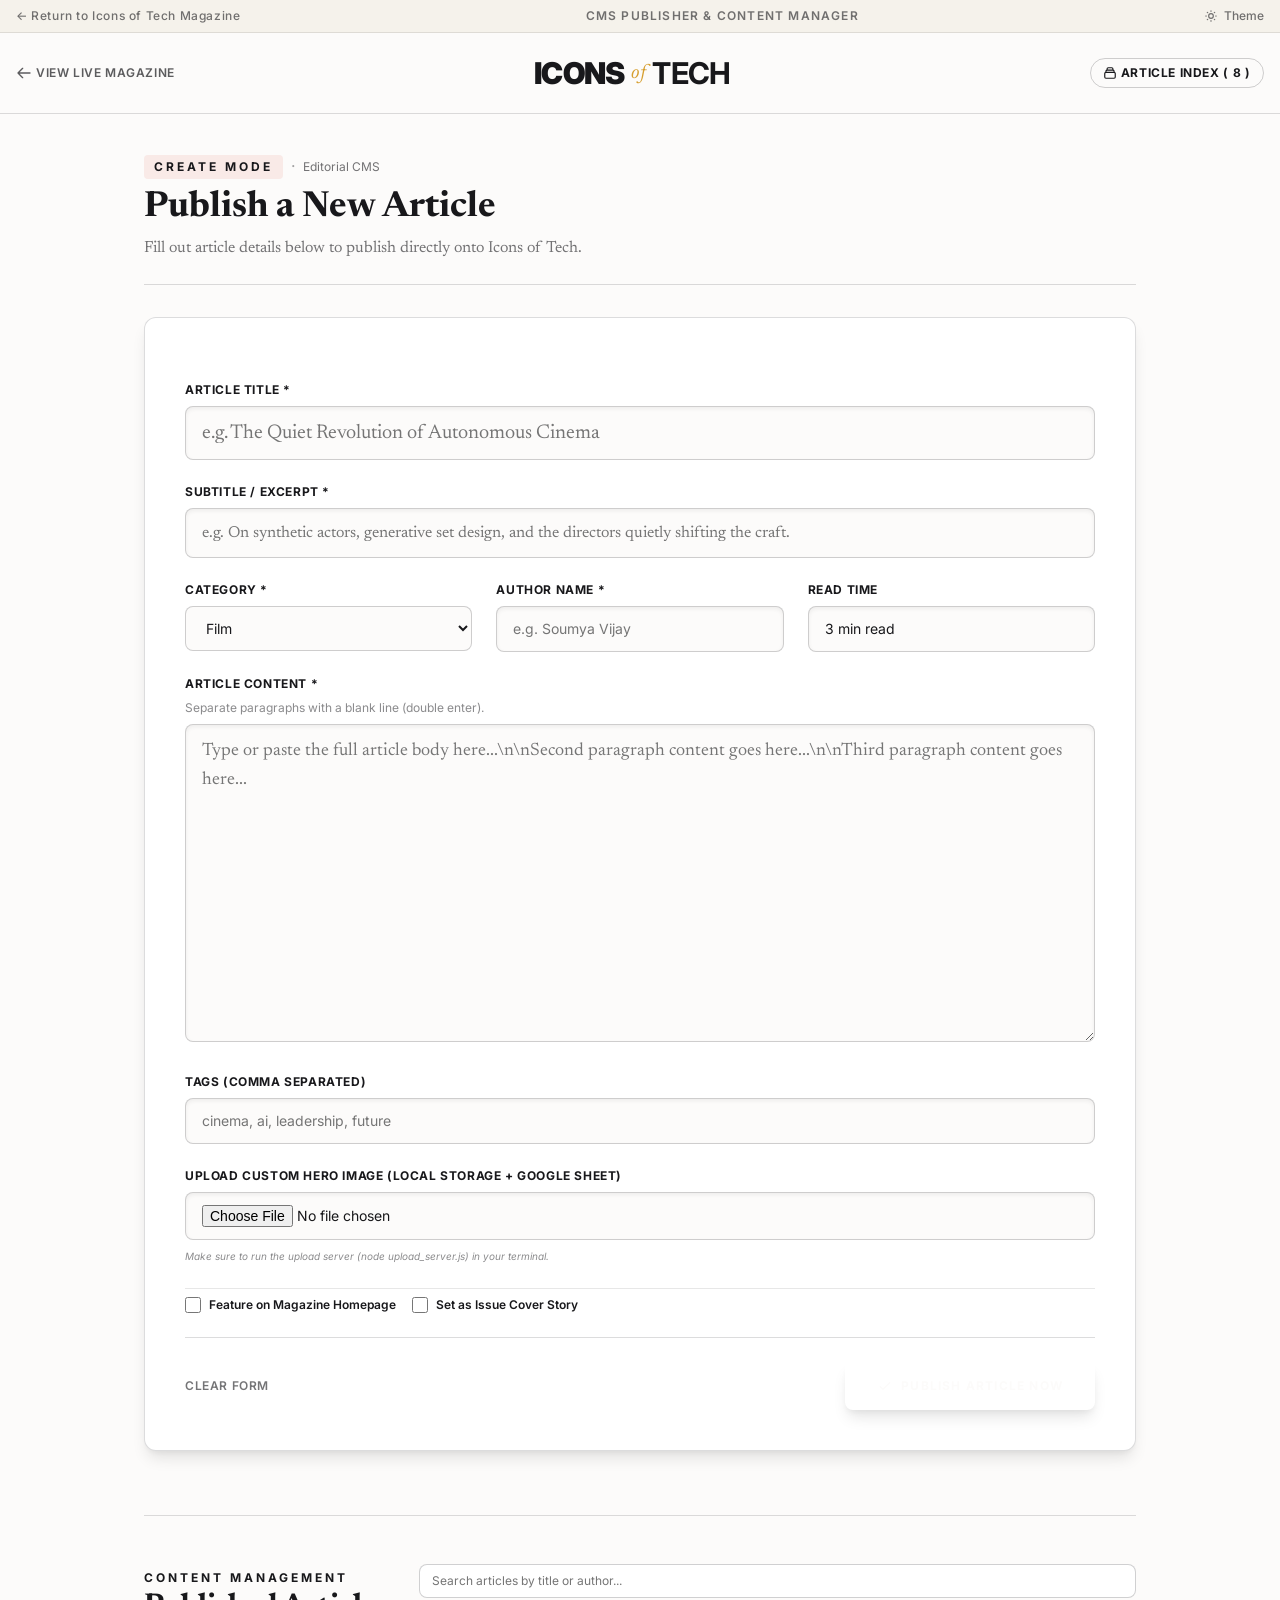
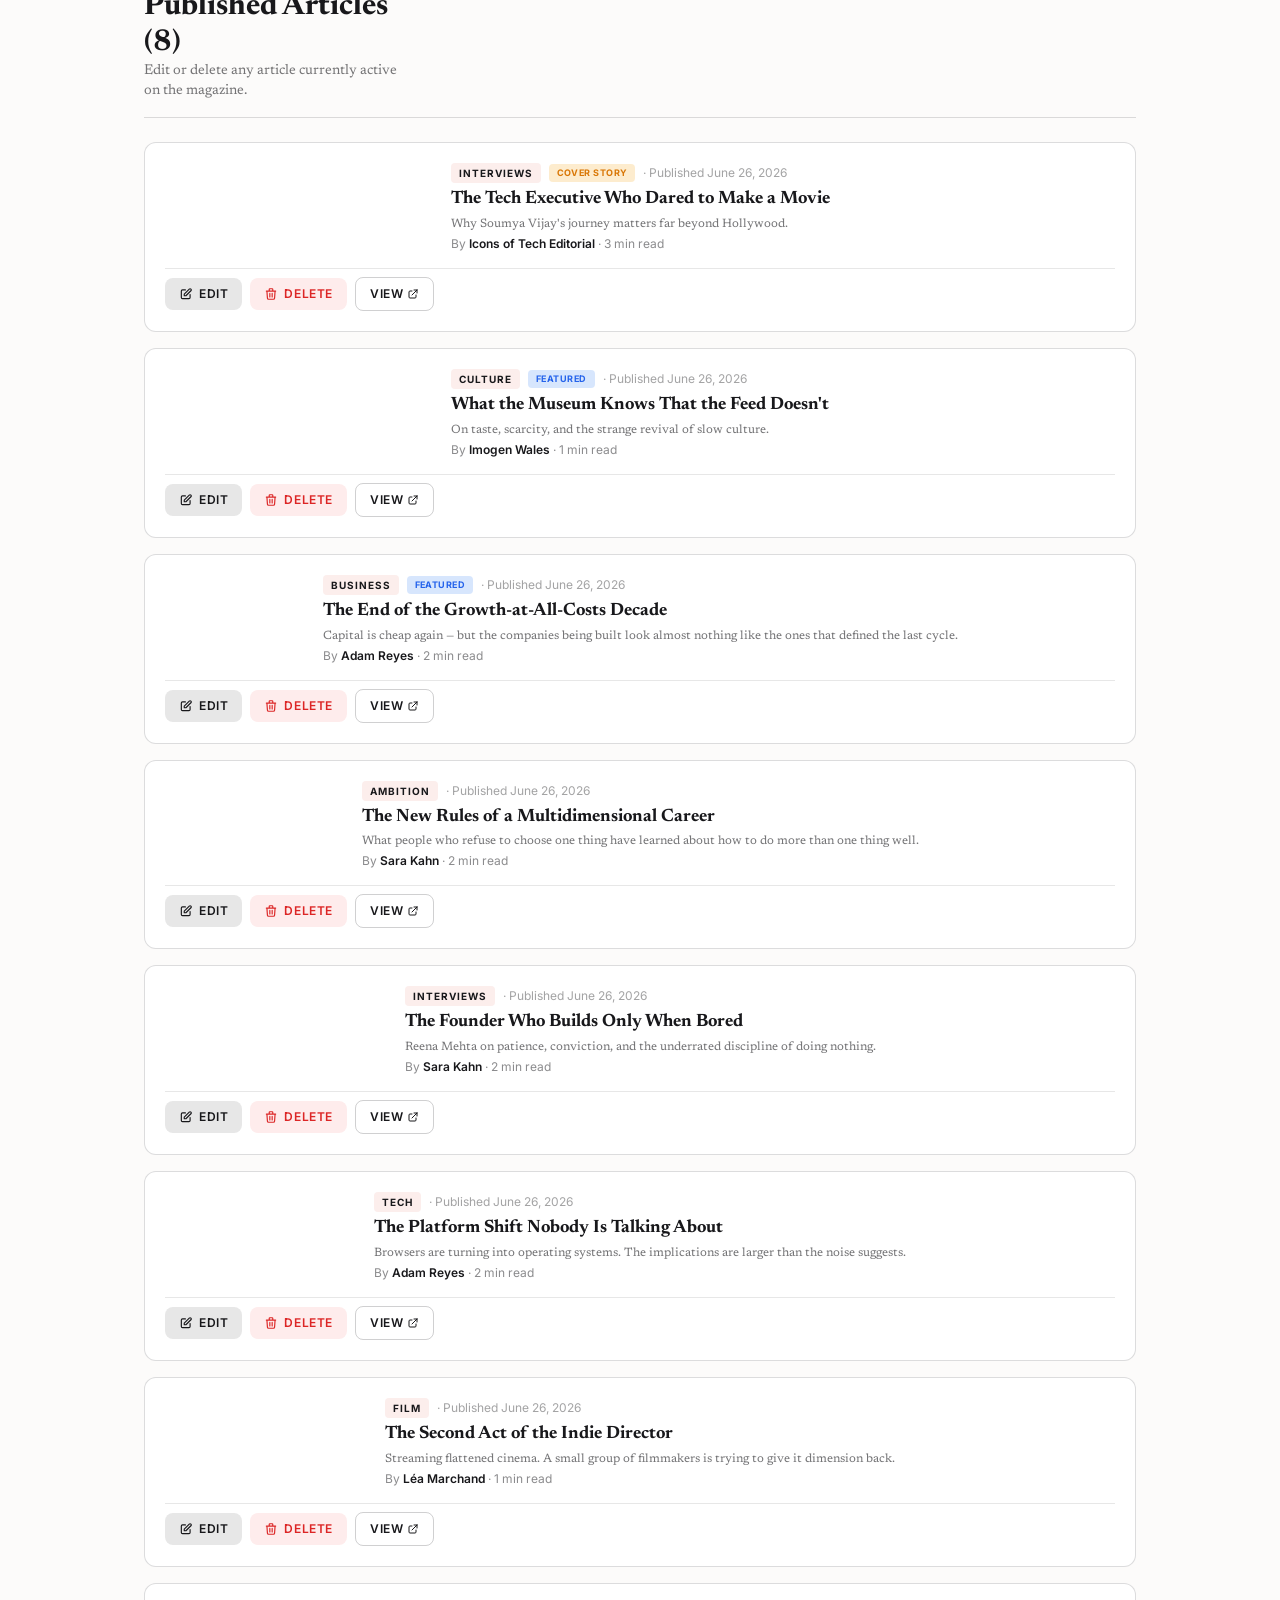
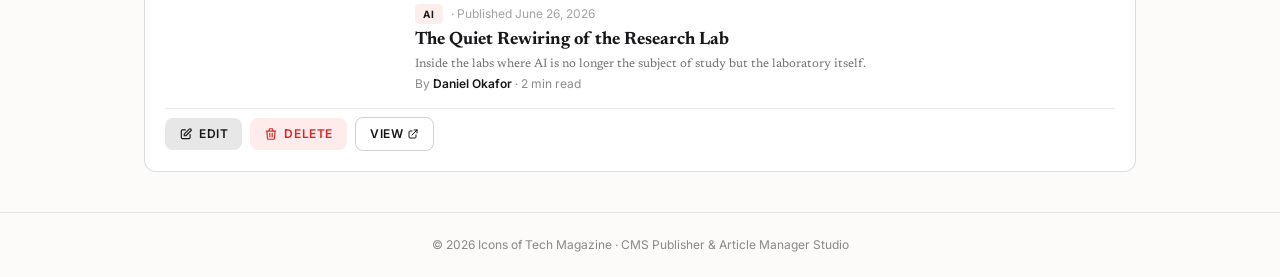
==== publish.html @ 9b2db750 "version_1 First version" ====
<!DOCTYPE html>
<html lang="en">

<head>
  <meta charset="UTF-8" />
  <meta name="viewport" content="width=device-width, initial-scale=1.0" />
  <title>CMS Studio & Article Manager | Icons of Tech Magazine</title>
  <meta name="description" content="Publish, edit, and manage articles for Icons of Tech digital magazine." />
  <meta name="theme-color" content="#000000" />

  <!-- Google Fonts: Newsreader (Editorial Serif) & Inter (Clean UI Sans) -->
  <link rel="preconnect" href="https://fonts.googleapis.com" />
  <link rel="preconnect" href="https://fonts.gstatic.com" crossorigin />
  <link
    href="https://fonts.googleapis.com/css2?family=Inter:wght@400;500;600;700;800;900&family=Newsreader:ital,opsz,wght@0,6..72,400..700;1,6..72,400..700&family=Playfair+Display:ital,wght@0,600;0,700;1,400;1,600&display=swap"
    rel="stylesheet" />

  <!-- Vanilla CSS Stylesheet -->
  <link rel="stylesheet" href="styles.css" />
</head>

<body class="bg-paper text-ink antialiased flex flex-col min-h-screen">

  <!-- Issue Bar -->
  <div
    class="border-b border-ink-10 bg-paper-dark py-2 px-4 text-xs font-ui tracking-wider text-ink-60 text-center flex items-center justify-between">
    <a href="index.html" class="hover:text-editorial transition-colors flex items-center gap-1 font-medium">
      ← Return to Icons of Tech Magazine
    </a>
    <span class="font-semibold text-editorial uppercase tracking-widest hidden sm:inline">CMS Publisher & Content
      Manager</span>
    <button id="theme-toggle"
      class="hover:text-ink transition-colors cursor-pointer flex items-center gap-1.5 font-medium"
      title="Toggle Light/Dark Theme">
      <svg class="w-3.5 h-3.5 text-editorial" fill="none" stroke="currentColor" viewBox="0 0 24 24">
        <path stroke-linecap="round" stroke-linejoin="round" stroke-width="2"
          d="M12 3v1m0 16v1m9-9h-1M4 12H3m15.364 6.364l-.707-.707M6.343 6.343l-.707-.707m12.728 0l-.707.707M6.343 17.657l-.707.707M6.343 17.657l-.707.707M16 12a4 4 0 11-8 0 4 4 0 018 0z">
        </path>
      </svg>
      <span id="theme-text">Theme</span>
    </button>
  </div>

  <!-- Header -->
  <header class="sticky top-0 z-40 bg-paper/95 backdrop-blur border-b border-ink-15">
    <div class="max-w-7xl mx-auto px-4 sm:px-6 lg:px-8">
      <div class="flex items-center justify-between h-20">

        <div class="flex items-center gap-4">
          <a href="index.html"
            class="font-ui text-xs font-semibold uppercase tracking-wider text-ink-70 hover:text-editorial transition-colors flex items-center gap-1">
            <svg class="w-4 h-4" fill="none" stroke="currentColor" viewBox="0 0 24 24">
              <path stroke-linecap="round" stroke-linejoin="round" stroke-width="2" d="M10 19l-7-7m0 0l7-7m-7 7h18">
              </path>
            </svg>
            View Live Magazine
          </a>
        </div>

        <!-- Center Brand Logo -->
        <a href="index.html" class="brand-logo group flex items-center gap-1.5 text-center">
          <span class="font-ui font-black text-2xl sm:text-3xl tracking-tight text-ink">ICONS</span>
          <span
            class="font-serif italic font-normal text-xl sm:text-2xl text-chrome-dark group-hover:text-editorial transition-colors px-0.5">of</span>
          <span class="font-ui font-bold text-2xl sm:text-3xl tracking-tight text-ink">TECH</span>
        </a>

        <div class="flex items-center gap-3">
          <a href="#manager-section"
            class="font-ui text-xs font-bold uppercase tracking-wider text-ink hover:text-editorial transition-colors flex items-center gap-1 border border-ink-20 px-3 py-1.5 rounded-full">
            <svg class="w-3.5 h-3.5" fill="none" stroke="currentColor" viewBox="0 0 24 24">
              <path stroke-linecap="round" stroke-linejoin="round" stroke-width="2"
                d="M19 11H5m14 0a2 2 0 012 2v6a2 2 0 01-2 2H5a2 2 0 01-2-2v-6a2 2 0 012-2m14 0V9a2 2 0 00-2-2M5 11V9a2 2 0 012-2m0 0V5a2 2 0 012-2h6a2 2 0 012 2v2M7 7h10">
              </path>
            </svg>
            Article Index (<span id="header-article-count">0</span>)
          </a>
        </div>

      </div>
    </div>
  </header>

  <!-- MAIN PUBLISH & MANAGER CONTAINER -->
  <main class="max-w-5xl mx-auto px-4 sm:px-6 lg:px-8 py-10 flex-grow w-full space-y-16">

    <!-- SECTION 1: EDITOR FORM (Create or Edit) -->
    <section id="editor-section" class="space-y-8 animate-fade-in">

      <div
        class="border-b border-ink-15 pb-6 flex flex-col sm:flex-row items-start sm:items-center justify-between gap-4">
        <div class="space-y-2">
          <div class="flex items-center gap-2">
            <span id="form-mode-badge"
              class="font-ui text-xs uppercase tracking-[0.25em] font-bold text-editorial bg-editorial/10 px-2.5 py-1 rounded">CREATE
              MODE</span>
            <span class="text-ink-40">·</span>
            <span class="font-ui text-xs text-ink-60">Editorial CMS</span>
          </div>
          <h1 id="form-main-title" class="font-serif text-3xl sm:text-4xl font-bold text-ink">
            Publish a New Article
          </h1>
          <p id="form-subtitle" class="font-serif text-base text-ink-60">
            Fill out article details below to publish directly onto Icons of Tech.
          </p>
        </div>

        <button id="reset-form-btn" onclick="resetFormToCreateMode()"
          class="hidden font-ui text-xs font-bold uppercase tracking-wider bg-ink-10 hover:bg-ink hover:text-paper text-ink px-4 py-2 rounded-lg transition-all flex items-center gap-1.5">
          <svg class="w-3.5 h-3.5" fill="none" stroke="currentColor" viewBox="0 0 24 24">
            <path stroke-linecap="round" stroke-linejoin="round" stroke-width="2" d="M12 4v16m8-8H4"></path>
          </svg>
          Switch to Create New
        </button>
      </div>

      <form id="standalone-publish-form"
        class="space-y-6 bg-paper-card border border-ink-15 p-6 sm:p-10 rounded-xl shadow-lg relative">
        <input type="hidden" id="editing-article-id" value="" />

        <!-- Title Input -->
        <div class="space-y-2">
          <label for="pub-title" class="block font-ui text-xs uppercase tracking-wider font-bold text-ink">
            Article Title <span class="text-editorial">*</span>
          </label>
          <input type="text" id="pub-title" required placeholder="e.g. The Quiet Revolution of Autonomous Cinema"
            class="w-full bg-paper border border-ink-20 px-4 py-3 font-serif text-xl text-ink focus:outline-none focus:border-editorial rounded-lg placeholder-ink-40 shadow-inner" />
        </div>

        <!-- Subtitle / Excerpt -->
        <div class="space-y-2">
          <label for="pub-subtitle" class="block font-ui text-xs uppercase tracking-wider font-bold text-ink">
            Subtitle / Excerpt <span class="text-editorial">*</span>
          </label>
          <input type="text" id="pub-subtitle" required
            placeholder="e.g. On synthetic actors, generative set design, and the directors quietly shifting the craft."
            class="w-full bg-paper border border-ink-20 px-4 py-3 font-serif text-base text-ink focus:outline-none focus:border-editorial rounded-lg placeholder-ink-40 shadow-inner" />
        </div>

        <!-- Meta Grid: Category, Author, Read Time -->
        <div class="grid grid-cols-1 sm:grid-cols-3 gap-6">

          <div class="space-y-2">
            <label for="pub-category" class="block font-ui text-xs uppercase tracking-wider font-bold text-ink">
              Category <span class="text-editorial">*</span>
            </label>
            <select id="pub-category" required
              class="w-full bg-paper border border-ink-20 px-4 py-3 font-ui text-sm text-ink focus:outline-none focus:border-editorial rounded-lg">
              <option value="AI">AI</option>
              <option value="Film" selected>Film</option>
              <option value="Tech">Tech</option>
              <option value="Ambition">Ambition</option>
              <option value="Culture">Culture</option>
              <option value="Interviews">Interviews</option>
              <option value="Business">Business</option>
            </select>
          </div>

          <div class="space-y-2">
            <label for="pub-author" class="block font-ui text-xs uppercase tracking-wider font-bold text-ink">
              Author Name <span class="text-editorial">*</span>
            </label>
            <input type="text" id="pub-author" required placeholder="e.g. Soumya Vijay"
              class="w-full bg-paper border border-ink-20 px-4 py-3 font-ui text-sm text-ink focus:outline-none focus:border-editorial rounded-lg placeholder-ink-40 shadow-inner" />
          </div>

          <div class="space-y-2">
            <label for="pub-readtime" class="block font-ui text-xs uppercase tracking-wider font-bold text-ink">
              Read Time
            </label>
            <input type="text" id="pub-readtime" placeholder="3 min read" value="3 min read"
              class="w-full bg-paper border border-ink-20 px-4 py-3 font-ui text-sm text-ink focus:outline-none focus:border-editorial rounded-lg placeholder-ink-40 shadow-inner" />
          </div>

        </div>

        <!-- Content Body (Textarea) -->
        <div class="space-y-2">
          <label for="pub-content" class="block font-ui text-xs uppercase tracking-wider font-bold text-ink">
            Article Content <span class="text-editorial">*</span>
          </label>
          <p class="font-ui text-xs text-ink-50">Separate paragraphs with a blank line (double enter).</p>
          <textarea id="pub-content" required rows="10"
            placeholder="Type or paste the full article body here...\n\nSecond paragraph content goes here...\n\nThird paragraph content goes here..."
            class="w-full bg-paper border border-ink-20 px-4 py-3 font-serif text-lg text-ink focus:outline-none focus:border-editorial rounded-lg placeholder-ink-40 leading-relaxed shadow-inner"></textarea>
        </div>

        <!-- Tags Input -->
        <div class="space-y-2">
          <label for="pub-tags" class="block font-ui text-xs uppercase tracking-wider font-bold text-ink">
            Tags (comma separated)
          </label>
          <input type="text" id="pub-tags" placeholder="cinema, ai, leadership, future"
            class="w-full bg-paper border border-ink-20 px-4 py-3 font-ui text-sm text-ink focus:outline-none focus:border-editorial rounded-lg placeholder-ink-40 shadow-inner" />
        </div>

        <!-- Hero Image Input -->
        <div class="space-y-2">
          <label for="pub-hero-file" class="block font-ui text-xs uppercase tracking-wider font-bold text-ink">
            Upload Custom Hero Image (Local storage + Google sheet)
          </label>

          <input type="file" id="pub-hero-file" accept="image/*"
            class="w-full bg-paper border border-ink-20 px-4 py-3 font-ui text-sm text-ink focus:outline-none focus:border-editorial rounded-lg placeholder-ink-40 shadow-inner file:mr-4 file:py-2 file:px-4 file:rounded-md file:border-0 file:text-sm file:font-semibold file:bg-editorial/10 file:text-editorial hover:file:bg-editorial hover:file:text-white" />

          <!-- Hidden fallback for edit mode -->
          <input type="hidden" id="pub-hero" value="" />
          <p class="font-ui text-[10px] text-ink-50 italic">Make sure to run the upload server (node upload_server.js)
            in your terminal.</p>
        </div>

        <!-- Checkbox Options -->
        <div class="flex flex-col sm:flex-row items-start sm:items-center gap-4 sm:gap-8 pt-2 border-t border-ink-10">
          <label class="flex items-center gap-2 cursor-pointer font-ui text-xs font-semibold text-ink">
            <input type="checkbox" id="pub-featured" class="w-4 h-4 accent-editorial rounded cursor-pointer" />
            <span>Feature on Magazine Homepage</span>
          </label>

          <label class="flex items-center gap-2 cursor-pointer font-ui text-xs font-semibold text-ink">
            <input type="checkbox" id="pub-cover" class="w-4 h-4 accent-editorial rounded cursor-pointer" />
            <span>Set as Issue Cover Story</span>
          </label>
        </div>

        <!-- Action Buttons -->
        <div class="pt-6 border-t border-ink-15 flex items-center justify-between gap-4">
          <button type="button" onclick="resetFormToCreateMode()"
            class="font-ui text-xs font-semibold uppercase tracking-wider text-ink-60 hover:text-ink">
            Clear Form
          </button>

          <button type="submit" id="submit-btn"
            class="bg-editorial hover:bg-ink text-paper font-ui text-xs font-bold uppercase tracking-widest px-8 py-4 rounded-lg shadow-lg hover:shadow-xl transition-all cursor-pointer flex items-center gap-2">
            <svg class="w-4 h-4" fill="none" stroke="currentColor" viewBox="0 0 24 24">
              <path stroke-linecap="round" stroke-linejoin="round" stroke-width="2" d="M5 13l4 4L19 7"></path>
            </svg>
            <span id="submit-btn-text">Publish Article Now</span>
          </button>
        </div>

      </form>
    </section>

    <!-- SECTION 2: PUBLISHED ARTICLES MANAGEMENT INDEX (Edit & Delete) -->
    <section id="manager-section" class="space-y-6 border-t border-ink-15 pt-12">
      <div
        class="flex flex-col sm:flex-row items-start sm:items-center justify-between gap-4 border-b border-ink-15 pb-4">
        <div>
          <span class="font-ui text-xs uppercase tracking-[0.25em] font-bold text-editorial">CONTENT MANAGEMENT</span>
          <h2 class="font-serif text-3xl font-bold text-ink">Published Articles (<span
              id="total-articles-count">0</span>)</h2>
          <p class="font-serif text-sm text-ink-60">Edit or delete any article currently active on the magazine.</p>
        </div>

        <div class="w-full sm:w-72">
          <input type="text" id="manager-search-input" placeholder="Search articles by title or author..."
            oninput="renderArticlesManagerList()"
            class="w-full bg-paper-card border border-ink-20 px-3 py-2 text-xs font-ui text-ink rounded-lg focus:outline-none focus:border-editorial placeholder-ink-40" />
        </div>
      </div>

      <!-- Articles Manager Table / Cards List -->
      <div id="articles-manager-container" class="space-y-4">
        <!-- Rendered dynamically -->
      </div>
    </section>

  </main>

  <!-- Delete Confirmation Modal -->
  <div id="delete-modal"
    class="fixed inset-0 z-50 bg-ink/60 backdrop-blur-sm opacity-0 pointer-events-none transition-opacity duration-200 flex items-center justify-center p-4">
    <div
      class="bg-paper-card border border-ink-15 p-6 rounded-xl max-w-md w-full space-y-4 shadow-2xl transform scale-95 transition-transform duration-200"
      id="delete-modal-panel">
      <div class="space-y-2">
        <h3 class="font-serif text-2xl font-bold text-ink">Delete Article?</h3>
        <p class="font-serif text-sm text-ink-70" id="delete-modal-text">
          Are you sure you want to delete this article? This action will remove it from the magazine.
        </p>
      </div>
      <div class="flex items-center justify-end gap-3 pt-4 border-t border-ink-10">
        <button onclick="closeDeleteModal()"
          class="font-ui text-xs font-semibold uppercase tracking-wider text-ink-60 hover:text-ink px-4 py-2">
          Cancel
        </button>
        <button id="confirm-delete-btn"
          class="bg-red-600 hover:bg-red-700 text-white font-ui text-xs font-bold uppercase tracking-wider px-5 py-2.5 rounded-lg shadow">
          Confirm Delete
        </button>
      </div>
    </div>
  </div>

  <!-- Toast Container -->
  <div id="toast-container" class="fixed bottom-6 right-6 z-50 flex flex-col gap-2 pointer-events-none"></div>

  <!-- Footer -->
  <footer class="bg-paper border-t border-ink-10 py-6 text-center text-xs font-ui text-ink-50 mt-auto">
    © 2026 Icons of Tech Magazine · CMS Publisher & Article Manager Studio
  </footer>

  <script>
    // Google Sheets Database API URL
    const GOOGLE_SHEETS_API_URL = 'https://script.google.com/macros/s/AKfycbyjUp78QoFPbTgEarz7uUTqvGJSWIfqkhB3Bd6A4HKWy-8-U5sDrS1Hnh5-56ZKifd2Eg/exec';

    // Default Seed Articles Database
    const DEFAULT_ARTICLES = [
      {
        id: 'tech-executive-movie-soumya-vijay',
        title: 'The Tech Executive Who Dared to Make a Movie',
        subtitle: 'Why Soumya Vijay\'s journey matters far beyond Hollywood.',
        category: 'Interviews',
        isCoverStory: true,
        author: 'Icons of Tech Editorial',
        date: 'June 26, 2026',
        readTime: '3 min read',
        tags: ['cover-story', 'soumya-vijay', 'women-in-tech', 'film', 'ambition'],
        excerpt: 'Most people spend their lives choosing. Logic or creativity. Career or passion. Stability or risk. Technology or art. Soumya Vijay never accepted that premise.',
        content: [
          `Most people spend their lives choosing. Logic or creativity. Career or passion. Stability or risk. Technology or art. Society tells us that excellence demands specialization. Pick a lane. Stay in it. Become known for one thing.`,
          `Soumya Vijay never accepted that premise.`,
          `For years, she built her career at the forefront of technology, navigating some of the most transformative waves in modern business. From cloud computing to artificial intelligence, she mastered the complex mechanics of corporate leadership, execution, and strategy. By every conventional measure, she had already succeeded. And then she did something unconventional. She made a movie.`,
          `Not because it was the logical next step. Not because it was safe. But because inside the rigorous, data-driven world of tech, she kept alive a second fire: a deep, unrelenting commitment to storytelling.`,
          `Walking onto a film set as a producer for the first time is not so different from launching an ambitious software product. Both demand vision, relentless execution, resource allocation under tight constraints, and an extraordinary capacity to manage creative energy. Yet cinema carries a vulnerability that software rarely requires. On screen, there is nowhere to hide.`,
          `What makes Soumya Vijay’s story so resonant is not just the film itself, but what her journey represents for a new generation of leaders. We are entering an era where the boundary between technology and culture is dissolving. The leaders who will define the next decade are not those who confine themselves to a single discipline, but those who cross borders with conviction.`,
          `"I never viewed tech and cinema as opposing forces," Vijay reflects. "Tech is about engineering human capability; cinema is about engineering human emotion. If you respect both crafts, they feed off each other."`,
          `Her story is a testament to the power of refusal—refusing to let a title define your boundaries, refusing to flatten your ambition to fit a corporate slide deck, and having the courage to step onto a dynamic new stage when comfort would have been easier.`
        ]
      },
      {
        id: 'what-the-museum-knows-that-the-feed-doesnt',
        title: 'What the Museum Knows That the Feed Doesn\'t',
        subtitle: 'On taste, scarcity, and the strange revival of slow culture.',
        category: 'Culture',
        isFeatured: true,
        author: 'Imogen Wales',
        date: 'June 26, 2026',
        readTime: '1 min read',
        tags: ['culture', 'taste', 'museums', 'art'],
        excerpt: 'A generation that was supposed to have its attention permanently disassembled is, in small but measurable ways, opting back into forms of culture that demand patience.',
        content: [
          `This is not nostalgia. It is something stranger. A generation that was supposed to have its attention permanently disassembled is, in small but measurable ways, opting back into forms of culture that demand patience.`,
          `Museum attendance, opera subscriptions, hardcover sales of long literary novels, the return of the long-form essay — none of these are reaching the volumes of their mid-century peaks, but they are no longer dying. The line that bottomed out in the late 2010s has, very quietly, begun to climb.`,
          `"The feed gives you novelty," a senior curator told me. "It cannot give you depth. People are slowly figuring that out."`
        ]
      },
      {
        id: 'the-end-of-the-growth-at-all-costs-decade',
        title: 'The End of the Growth-at-All-Costs Decade',
        subtitle: 'Capital is cheap again — but the companies being built look almost nothing like the ones that defined the last cycle.',
        category: 'Business',
        isFeatured: true,
        author: 'Adam Reyes',
        date: 'June 26, 2026',
        readTime: '2 min read',
        tags: ['business', 'venture', 'startups', 'capital'],
        excerpt: 'The playbook of the previous decade — raise, spend, grow, exit — is no longer the dominant playbook. It is one option, among several.',
        content: [
          `For most of the 2010s, the dominant question in startup boardrooms was a variation of the same one: how can we grow faster? The cost of capital was effectively zero, and market share was treated as the only defensive moat that mattered.`,
          `That era is over. Not because the money is gone — the money is not gone — but because the discipline around it has changed.`
        ]
      },
      {
        id: 'the-new-rules-of-a-multidimensional-career',
        title: 'The New Rules of a Multidimensional Career',
        subtitle: 'What people who refuse to choose one thing have learned about how to do more than one thing well.',
        category: 'Ambition',
        author: 'Sara Kahn',
        date: 'June 26, 2026',
        readTime: '2 min read',
        tags: ['careers', 'ambition', 'polymath', 'focus'],
        excerpt: 'The polymath has been written about so often that the word itself now arrives with a smirk.',
        content: [
          `The polymath has been written about so often, and so badly, that the word itself now arrives with a slight smirk. The image is of someone who is good at everything and serious about nothing. A dilettante in a nice sweater.`,
          `The people I spent the past year talking to do not look like that. They look, mostly, like people who decided at some point that the standard career — one ladder, climbed slowly, in one industry — was not going to be enough.`
        ]
      },
      {
        id: 'the-founder-who-builds-only-when-bored',
        title: 'The Founder Who Builds Only When Bored',
        subtitle: 'Reena Mehta on patience, conviction, and the underrated discipline of doing nothing.',
        category: 'Interviews',
        author: 'Sara Kahn',
        date: 'June 26, 2026',
        readTime: '2 min read',
        tags: ['founders', 'business', 'interview', 'patience'],
        excerpt: 'Reena Mehta has started four companies. Three worked.',
        content: [
          `Reena Mehta has started four companies. Three of them worked. She is forty-one years old, lives in a modest apartment in Brooklyn, and has spent close to a third of her working life doing what she calls "nothing in particular."`
        ]
      },
      {
        id: 'the-platform-shift-nobody-is-talking-about',
        title: 'The Platform Shift Nobody Is Talking About',
        subtitle: 'Browsers are turning into operating systems. The implications are larger than the noise suggests.',
        category: 'Tech',
        author: 'Adam Reyes',
        date: 'June 26, 2026',
        readTime: '2 min read',
        tags: ['tech', 'platforms', 'browsers', 'software'],
        excerpt: 'For three decades, consumer software relied on a basic division of labor.',
        content: [
          `For three decades, consumer software has relied on a basic division of labor: the operating system handles the hardware, while applications handle the user.`
        ]
      },
      {
        id: 'the-second-act-of-the-indie-director',
        title: 'The Second Act of the Indie Director',
        subtitle: 'Streaming flattened cinema. A small group of filmmakers is trying to give it dimension back.',
        category: 'Film',
        author: 'Léa Marchand',
        date: 'June 26, 2026',
        readTime: '1 min read',
        tags: ['film', 'directors', 'indie', 'cinema'],
        excerpt: 'For most of the past decade, the conventional wisdom about independent film was that it was over.',
        content: [
          `For most of the past decade, the conventional wisdom about independent film was that it was over. The middle had collapsed.`
        ]
      },
      {
        id: 'the-quiet-rewiring-of-the-research-lab',
        title: 'The Quiet Rewiring of the Research Lab',
        subtitle: 'Inside the labs where AI is no longer the subject of study but the laboratory itself.',
        category: 'AI',
        author: 'Daniel Okafor',
        date: 'June 26, 2026',
        readTime: '2 min read',
        tags: ['ai', 'science', 'research', 'future'],
        excerpt: 'In the past two years, AI tools have begun acting as collaborators.',
        content: [
          `The lab looks ordinary. White benches, a fume hood, a centrifuge that wheezes when the building's air conditioning cuts out.`
        ]
      }
    ];

    let pendingDeleteId = null;

    // Theme Setup
    const theme = localStorage.getItem('iot_theme') || 'light';
    document.documentElement.setAttribute('data-theme', theme);
    document.getElementById('theme-toggle')?.addEventListener('click', () => {
      const current = document.documentElement.getAttribute('data-theme');
      const next = current === 'light' ? 'dark' : 'light';
      document.documentElement.setAttribute('data-theme', next);
      localStorage.setItem('iot_theme', next);
    });

    // Helper to get merged articles
    function getAllActiveArticles() {
      const customArticles = JSON.parse(localStorage.getItem('iot_custom_articles') || '[]');
      const deletedIds = JSON.parse(localStorage.getItem('iot_deleted_article_ids') || '[]');

      // Clone defaults
      const combined = JSON.parse(JSON.stringify(DEFAULT_ARTICLES));

      // Overwrite or append custom articles
      customArticles.forEach(custom => {
        const idx = combined.findIndex(a => a.id === custom.id);
        if (idx > -1) {
          combined[idx] = custom;
        } else {
          combined.unshift(custom);
        }
      });

      // Filter out deleted
      return combined.filter(a => !deletedIds.includes(a.id));
    }

    // Render Articles Manager List
    function renderArticlesManagerList() {
      const container = document.getElementById('articles-manager-container');
      const searchQuery = (document.getElementById('manager-search-input')?.value || '').toLowerCase().trim();
      if (!container) return;

      const articles = getAllActiveArticles();

      // Update counters
      document.getElementById('header-article-count').textContent = articles.length;
      document.getElementById('total-articles-count').textContent = articles.length;

      // Filter
      const filtered = articles.filter(a =>
        !searchQuery ||
        a.title.toLowerCase().includes(searchQuery) ||
        a.author.toLowerCase().includes(searchQuery) ||
        a.category.toLowerCase().includes(searchQuery)
      );

      if (filtered.length === 0) {
        container.innerHTML = `
          <div class="bg-paper-card border border-ink-15 p-8 rounded-xl text-center text-ink-50 font-serif italic">
            No articles found matching your search.
          </div>
        `;
        return;
      }

      container.innerHTML = filtered.map(article => `
        <div class="bg-paper-card border border-ink-15 p-5 rounded-xl flex flex-col md:flex-row md:items-center justify-between gap-4 transition-all hover:border-ink-30">
          <div class="space-y-1 max-w-2xl">
            <div class="flex items-center gap-2 flex-wrap">
              <span class="font-ui text-[10px] uppercase tracking-widest text-editorial font-bold bg-editorial/10 px-2 py-0.5 rounded">
                ${article.category}
              </span>
              ${article.isCoverStory ? `<span class="font-ui text-[9px] uppercase tracking-wider font-bold bg-amber-500/20 text-amber-600 px-2 py-0.5 rounded">COVER STORY</span>` : ''}
              ${article.isFeatured ? `<span class="font-ui text-[9px] uppercase tracking-wider font-bold bg-blue-500/20 text-blue-600 px-2 py-0.5 rounded">FEATURED</span>` : ''}
              <span class="font-ui text-xs text-ink-40">· Published ${article.date}</span>
            </div>
            
            <h3 class="font-serif text-lg sm:text-xl font-bold text-ink leading-snug">
              ${article.title}
            </h3>
            
            <p class="font-serif text-xs text-ink-60 line-clamp-1">
              ${article.subtitle}
            </p>
            <div class="font-ui text-xs text-ink-50">By <span class="text-ink font-semibold">${article.author}</span> · ${article.readTime}</div>
          </div>

          <!-- Action Buttons -->
          <div class="flex items-center gap-2 pt-2 md:pt-0 border-t md:border-t-0 border-ink-10">
            
            <button 
              onclick="editArticle('${article.id}')"
              class="bg-ink-10 hover:bg-editorial hover:text-paper text-ink font-ui text-xs font-semibold uppercase tracking-wider px-3.5 py-2 rounded-lg transition-colors flex items-center gap-1.5 cursor-pointer"
              title="Edit Article"
            >
              <svg class="w-3.5 h-3.5" fill="none" stroke="currentColor" viewBox="0 0 24 24"><path stroke-linecap="round" stroke-linejoin="round" stroke-width="2" d="M11 5H6a2 2 0 00-2 2v11a2 2 0 002 2h11a2 2 0 002-2v-5m-1.414-9.414a2 2 0 112.828 2.828L11.828 15H9v-2.828l8.586-8.586z"></path></svg>
              <span>Edit</span>
            </button>

            <button 
              onclick="openDeleteModal('${article.id}', '${article.title.replace(/'/g, "\\'")}')"
              class="bg-red-500/10 hover:bg-red-600 hover:text-white text-red-600 font-ui text-xs font-semibold uppercase tracking-wider px-3.5 py-2 rounded-lg transition-colors flex items-center gap-1.5 cursor-pointer"
              title="Delete Article"
            >
              <svg class="w-3.5 h-3.5" fill="none" stroke="currentColor" viewBox="0 0 24 24"><path stroke-linecap="round" stroke-linejoin="round" stroke-width="2" d="M19 7l-.867 12.142A2 2 0 0116.138 21H7.862a2 2 0 01-1.995-1.858L5 7m5 4v6m4-6v6m1-10V4a1 1 0 00-1-1h-4a1 1 0 00-1 1v3M4 7h16"></path></svg>
              <span>Delete</span>
            </button>

            <a 
              href="index.html#article/${article.id}" 
              target="_blank"
              class="border border-ink-20 hover:border-ink text-ink font-ui text-xs font-semibold uppercase tracking-wider px-3.5 py-2 rounded-lg transition-colors flex items-center gap-1"
              title="View Article Live"
            >
              <span>View</span>
              <svg class="w-3 h-3" fill="none" stroke="currentColor" viewBox="0 0 24 24"><path stroke-linecap="round" stroke-linejoin="round" stroke-width="2" d="M10 6H6a2 2 0 00-2 2v10a2 2 0 002 2h10a2 2 0 002-2v-4M14 4h6m0 0v6m0-6L10 14"></path></svg>
            </a>

          </div>
        </div>
      `).join('');
    }

    // Edit Article Action
    function editArticle(articleId) {
      const articles = getAllActiveArticles();
      const article = articles.find(a => a.id === articleId);
      if (!article) return;

      // Populate form
      document.getElementById('editing-article-id').value = article.id;
      document.getElementById('pub-title').value = article.title;
      document.getElementById('pub-subtitle').value = article.subtitle;
      document.getElementById('pub-category').value = article.category;
      document.getElementById('pub-author').value = article.author;
      document.getElementById('pub-readtime').value = article.readTime || '3 min read';
      document.getElementById('pub-content').value = Array.isArray(article.content) ? article.content.join('\n\n') : article.content;
      document.getElementById('pub-tags').value = article.tags ? article.tags.join(', ') : '';
      document.getElementById('pub-hero').value = article.heroImage || '';
      document.getElementById('pub-featured').checked = !!article.isFeatured;
      document.getElementById('pub-cover').checked = !!article.isCoverStory;

      // Update Form Headers & Buttons
      document.getElementById('form-mode-badge').textContent = 'EDIT MODE';
      document.getElementById('form-mode-badge').classList.replace('bg-editorial/10', 'bg-amber-500/20');
      document.getElementById('form-mode-badge').classList.replace('text-editorial', 'text-amber-600');
      document.getElementById('form-main-title').textContent = `Editing: ${article.title}`;
      document.getElementById('form-subtitle').textContent = `Modify fields below and click Update Story to save changes.`;
      document.getElementById('submit-btn-text').textContent = 'Update & Save Story';
      document.getElementById('reset-form-btn').classList.remove('hidden');

      // Scroll smoothly up to Editor section
      document.getElementById('editor-section').scrollIntoView({ behavior: 'smooth' });
      showToast('✏️ Article loaded into editor for editing');
    }

    // Reset Form back to Create Mode
    function resetFormToCreateMode() {
      document.getElementById('standalone-publish-form').reset();
      document.getElementById('editing-article-id').value = '';

      document.getElementById('form-mode-badge').textContent = 'CREATE MODE';
      document.getElementById('form-mode-badge').className = 'font-ui text-xs uppercase tracking-[0.25em] font-bold text-editorial bg-editorial/10 px-2.5 py-1 rounded';
      document.getElementById('form-main-title').textContent = 'Publish a New Article';
      document.getElementById('form-subtitle').textContent = 'Fill out article details below to publish directly onto Icons of Tech.';
      document.getElementById('submit-btn-text').textContent = 'Publish Article Now';
      document.getElementById('reset-form-btn').classList.add('hidden');
    }

    // Delete Modal Actions
    function openDeleteModal(id, title) {
      pendingDeleteId = id;
      document.getElementById('delete-modal-text').textContent = `Are you sure you want to delete "${title}"? This will permanently remove it from the magazine.`;

      const modal = document.getElementById('delete-modal');
      const panel = document.getElementById('delete-modal-panel');
      modal.classList.remove('opacity-0', 'pointer-events-none');
      panel.classList.remove('scale-95');
      panel.classList.add('scale-100');
    }

    function closeDeleteModal() {
      pendingDeleteId = null;
      const modal = document.getElementById('delete-modal');
      const panel = document.getElementById('delete-modal-panel');
      modal.classList.add('opacity-0', 'pointer-events-none');
      panel.classList.remove('scale-100');
      panel.classList.add('scale-95');
    }

    document.getElementById('confirm-delete-btn')?.addEventListener('click', () => {
      if (!pendingDeleteId) return;

      const deleteId = pendingDeleteId;

      // 1. Add to deleted IDs array in localStorage
      const deletedIds = JSON.parse(localStorage.getItem('iot_deleted_article_ids') || '[]');
      if (!deletedIds.includes(deleteId)) {
        deletedIds.push(deleteId);
        localStorage.setItem('iot_deleted_article_ids', JSON.stringify(deletedIds));
      }

      // 2. Remove from custom articles in localStorage if present
      const savedCustom = JSON.parse(localStorage.getItem('iot_custom_articles') || '[]');
      const filteredCustom = savedCustom.filter(a => a.id !== deleteId);
      localStorage.setItem('iot_custom_articles', JSON.stringify(filteredCustom));

      // 3. Send delete command to Google Sheets if configured
      if (typeof GOOGLE_SHEETS_API_URL !== 'undefined' && GOOGLE_SHEETS_API_URL) {
        fetch(GOOGLE_SHEETS_API_URL, {
          method: 'POST',
          mode: 'no-cors',
          headers: { 'Content-Type': 'text/plain' },
          body: JSON.stringify({ action: 'delete', id: deleteId })
        }).catch(err => console.log('Google Sheets delete offline:', err));
      }

      closeDeleteModal();
      showToast('🗑️ Article deleted successfully!');

      // If we were currently editing this article, reset form
      if (document.getElementById('editing-article-id').value === deleteId) {
        resetFormToCreateMode();
      }

      // Refresh management list
      renderArticlesManagerList();
    });

    // Form Submit (Create or Update)
    const form = document.getElementById('standalone-publish-form');
    form.addEventListener('submit', async (e) => {
      e.preventDefault();

      let heroImage = document.getElementById('pub-hero').value.trim();
      const fileInput = document.getElementById('pub-hero-file');
      const submitBtn = document.getElementById('submit-btn');

      // Standard robust pipeline for saving physical files to the local /images directory
      if (fileInput && fileInput.files.length > 0) {
        const file = fileInput.files[0];
        try {
           showToast('⏳ Uploading image to local server...');
           submitBtn.disabled = true;
           
           const base64Str = await new Promise((resolve, reject) => {
             const reader = new FileReader();
             reader.onload = () => resolve(reader.result);
             reader.onerror = error => reject(error);
             reader.readAsDataURL(file);
           });
           
           // Transmit to the Node.js backend to securely dump the payload as a raw binary picture!
           const uploadRes = await fetch('http://localhost:3000/upload', {
             method: 'POST',
             headers: { 'Content-Type': 'application/json' },
             body: JSON.stringify({ filename: file.name, imageBase64: base64Str })
           }).then(r => r.json());
           
           if (uploadRes.success) {
             heroImage = uploadRes.path; // Strictly pushes exactly like 'images/yourpicture.jpg'
             showToast('✓ Image saved physically to disk!');
           } else {
             throw new Error(uploadRes.error || 'Server rejected file.');
           }
           
        } catch(err) {
           showToast('❌ Failed to upload image! Is Node server running?');
           console.error(err);
           submitBtn.disabled = false;
           return; 
        }
      }

      const editingId = document.getElementById('editing-article-id').value;
      const title = document.getElementById('pub-title').value.trim();
      const subtitle = document.getElementById('pub-subtitle').value.trim();
      const category = document.getElementById('pub-category').value;
      const author = document.getElementById('pub-author').value.trim();
      const readTime = document.getElementById('pub-readtime').value.trim() || '3 min read';
      const rawContent = document.getElementById('pub-content').value.trim();
      const rawTags = document.getElementById('pub-tags').value.trim();

      const isFeatured = document.getElementById('pub-featured').checked;
      const isCoverStory = document.getElementById('pub-cover').checked;

      if (!title || !subtitle || !author || !rawContent) {
        showToast('Please fill out all required fields');
        submitBtn.disabled = false;
        return;
      }

      // Process Paragraphs
      const paragraphs = rawContent.split(/\n\s*\n/).map(p => p.trim()).filter(p => p.length > 0);

      // Process Tags
      const tags = rawTags ? rawTags.split(',').map(t => t.trim().toLowerCase().replace(/^#/, '')).filter(Boolean) : [category.toLowerCase()];

      // Date string
      const today = new Date();
      const dateStr = today.toLocaleDateString('en-US', { month: 'long', day: 'numeric', year: 'numeric' });

      // Article ID
      let articleId = editingId;
      if (!articleId) {
        const slug = title.toLowerCase().replace(/[^a-z0-9]+/g, '-').replace(/(^-|-$)/g, '');
        articleId = `pub-${slug}-${Date.now().toString().slice(-4)}`;
      }

      const articleObj = {
        id: articleId,
        title,
        subtitle,
        category,
        isCoverStory,
        isFeatured,
        author,
        date: dateStr,
        readTime,
        tags,
        heroImage,
        excerpt: subtitle,
        content: paragraphs
      };

      // Save to localStorage custom articles
      const savedCustom = JSON.parse(localStorage.getItem('iot_custom_articles') || '[]');

      // If cover story, reset cover story flag on other custom articles
      if (isCoverStory) {
        savedCustom.forEach(a => a.isCoverStory = false);
      }

      const existingIdx = savedCustom.findIndex(a => a.id === articleId);
      if (existingIdx > -1) {
        savedCustom[existingIdx] = articleObj;
      } else {
        savedCustom.unshift(articleObj);
      }

      // If it was in deletedIds, remove it
      const deletedIds = JSON.parse(localStorage.getItem('iot_deleted_article_ids') || '[]');
      const newDeletedIds = deletedIds.filter(id => id !== articleId);
      localStorage.setItem('iot_deleted_article_ids', JSON.stringify(newDeletedIds));

      localStorage.setItem('iot_custom_articles', JSON.stringify(savedCustom));

      // Post to Google Sheets Cloud Database if URL configured
      if (typeof GOOGLE_SHEETS_API_URL !== 'undefined' && GOOGLE_SHEETS_API_URL) {
        fetch(GOOGLE_SHEETS_API_URL, {
          method: 'POST',
          mode: 'no-cors',
          headers: { 'Content-Type': 'text/plain' },
          body: JSON.stringify(articleObj)
        }).then(() => console.log('✓ Article sent to Google Sheets'))
          .catch(err => console.log('Google Sheets submit offline:', err));
      }

      showToast(editingId ? '✓ Article updated successfully! Redirecting...' : '✓ Article published successfully! Redirecting...');

      // Redirect to main website with updated/created article
      setTimeout(() => {
        window.location.href = `index.html#article/${articleId}`;
      }, 1000);
    });

    function showToast(message) {
      const container = document.getElementById('toast-container');
      if (!container) return;

      const toast = document.createElement('div');
      toast.className = 'toast';
      toast.textContent = message;

      container.appendChild(toast);
      setTimeout(() => {
        toast.style.opacity = '0';
        toast.style.transition = 'opacity 0.3s ease';
        setTimeout(() => toast.remove(), 300);
      }, 3000);
    }

    // Initialize list on page load
    document.addEventListener('DOMContentLoaded', () => {
      renderArticlesManagerList();
    });
  </script>
</body>

</html>
---- styles.css ----
/* ==========================================================================
   Icons of Tech - Digital Magazine Complete Vanilla CSS Design System
   ========================================================================== */

/* --------------------------------------------------------------------------
   1. Design Tokens & Theme Variables
   -------------------------------------------------------------------------- */
:root {
  --color-paper: #fcfbfa;
  --color-paper-dark: #f5f2eb;
  --color-paper-card: #ffffff;
  --color-ink: #18181b;
  --color-ink-90: rgba(24, 24, 27, 0.9);
  --color-ink-70: rgba(24, 24, 27, 0.7);
  --color-ink-60: rgba(24, 24, 27, 0.6);
  --color-ink-50: rgba(24, 24, 27, 0.5);
  --color-ink-40: rgba(24, 24, 27, 0.4);
  --color-ink-30: rgba(24, 24, 27, 0.3);
  --color-ink-20: rgba(24, 24, 27, 0.2);
  --color-ink-15: rgba(24, 24, 27, 0.15);
  --color-ink-10: rgba(24, 24, 27, 0.1);
  --color-ink-5: rgba(24, 24, 27, 0.05);


  --color-editorial-hover: #c84735;
  --color-chrome: #ecc94b;
  --color-chrome-dark: #d69e2e;

  --font-serif: 'Newsreader', 'Playfair Display', Georgia, serif;
  --font-sans: 'Inter', -apple-system, BlinkMacSystemFont, 'Segoe UI', Roboto, sans-serif;
  --font-mono: ui-monospace, SFMono-Regular, Menlo, Monaco, Consolas, monospace;
}

[data-theme="dark"] {
  --color-paper: #121214;
  --color-paper-dark: #1a1a1e;
  --color-paper-card: #18181c;
  --color-ink: #f4f4f5;
  --color-ink-90: rgba(244, 244, 245, 0.9);
  --color-ink-70: rgba(244, 244, 245, 0.7);
  --color-ink-60: rgba(244, 244, 245, 0.6);
  --color-ink-50: rgba(244, 244, 245, 0.5);
  --color-ink-40: rgba(244, 244, 245, 0.4);
  --color-ink-30: rgba(244, 244, 245, 0.3);
  --color-ink-20: rgba(244, 244, 245, 0.2);
  --color-ink-15: rgba(244, 244, 245, 0.15);
  --color-ink-10: rgba(244, 244, 245, 0.1);
  --color-ink-5: rgba(244, 244, 245, 0.05);

  --color-editorial: #ff6b57;
  --color-chrome: #f6e05e;
}

/* --------------------------------------------------------------------------
   2. Global Resets & SVG Icon Sizing
   -------------------------------------------------------------------------- */
*,
*::before,
*::after {
  box-sizing: border-box;
  margin: 0;
  padding: 0;
}

html {
  scroll-behavior: smooth;
  font-family: var(--font-sans);
  background-color: var(--color-paper);
  color: var(--color-ink);
  -webkit-text-size-adjust: 100%;
}

body {
  background-color: var(--color-paper);
  color: var(--color-ink);
  line-height: 1.6;
  transition: background-color 0.3s ease, color 0.3s ease;
  overflow-x: hidden;
  min-height: 100vh;
  display: flex;
  flex-direction: column;
}

a {
  color: inherit;
  text-decoration: none;
}

button,
input,
select,
textarea {
  font: inherit;
  color: inherit;
}

button {
  background: none;
  border: none;
  cursor: pointer;
}

/* SVG icon sizing defaults */
svg {
  display: inline-block;
  vertical-align: middle;
  flex-shrink: 0;
}

.w-3 {
  width: 0.75rem;
}

.h-3 {
  height: 0.75rem;
}

.w-3\.5 {
  width: 0.875rem;
}

.h-3\.5 {
  height: 0.875rem;
}

.w-4 {
  width: 1rem;
}

.h-4 {
  height: 1rem;
}

.w-5 {
  width: 1.25rem;
}

.h-5 {
  height: 1.25rem;
}

.w-6 {
  width: 1.5rem;
}

.h-6 {
  height: 1.5rem;
}

.w-12 {
  width: 3rem;
}

.h-0\.5 {
  height: 0.125rem;
}

/* --------------------------------------------------------------------------
   3. Typography Utilities
   -------------------------------------------------------------------------- */
.font-serif {
  font-family: var(--font-serif);
}

.font-ui {
  font-family: var(--font-sans);
}

.font-mono {
  font-family: var(--font-mono);
}

.font-normal {
  font-weight: 400;
}

.font-medium {
  font-weight: 500;
}

.font-semibold {
  font-weight: 600;
}

.font-bold {
  font-weight: 700;
}

.font-black {
  font-weight: 900;
}

.italic {
  font-style: italic;
}

.text-\[9px\] {
  font-size: 9px;
}

.text-\[10px\] {
  font-size: 10px;
}

.text-\[11px\] {
  font-size: 11px;
}

.text-xs {
  font-size: 0.75rem;
  line-height: 1rem;
}

.text-sm {
  font-size: 0.875rem;
  line-height: 1.25rem;
}

.text-base {
  font-size: 1rem;
  line-height: 1.5rem;
}

.text-lg {
  font-size: 1.125rem;
  line-height: 1.75rem;
}

.text-xl {
  font-size: 1.25rem;
  line-height: 1.75rem;
}

.text-2xl {
  font-size: 1.5rem;
  line-height: 2rem;
}

.text-3xl {
  font-size: 1.875rem;
  line-height: 2.25rem;
}

.text-4xl {
  font-size: 2.25rem;
  line-height: 2.5rem;
}

.text-5xl {
  font-size: 3rem;
  line-height: 1;
}

.text-6xl {
  font-size: 3.75rem;
  line-height: 1;
}

.text-left {
  text-align: left;
}

.text-center {
  text-align: center;
}

.text-right {
  text-align: right;
}

.uppercase {
  text-transform: uppercase;
}

.lowercase {
  text-transform: lowercase;
}

.capitalize {
  text-transform: capitalize;
}

.tracking-tight {
  letter-spacing: -0.025em;
}

.tracking-normal {
  letter-spacing: 0em;
}

.tracking-wide {
  letter-spacing: 0.025em;
}

.tracking-wider {
  letter-spacing: 0.05em;
}

.tracking-widest {
  letter-spacing: 0.1em;
}

.tracking-\[0\.2em\] {
  letter-spacing: 0.2em;
}

.tracking-\[0\.25em\] {
  letter-spacing: 0.25em;
}

.leading-none {
  line-height: 1;
}

.leading-tight {
  line-height: 1.25;
}

.leading-snug {
  line-height: 1.375;
}

.leading-normal {
  line-height: 1.5;
}

.leading-relaxed {
  line-height: 1.625;
}

.leading-loose {
  line-height: 2;
}

.leading-\[1\.1\] {
  line-height: 1.1;
}

.leading-\[1\.15\] {
  line-height: 1.15;
}

.line-clamp-1 {
  display: -webkit-box;
  -webkit-line-clamp: 1;
  line-clamp: 1;
  -webkit-box-orient: vertical;
  overflow: hidden;
}

.antialiased {
  -webkit-font-smoothing: antialiased;
  -moz-osx-font-smoothing: grayscale;
}

/* --------------------------------------------------------------------------
   4. Color, Background & Border Utilities
   -------------------------------------------------------------------------- */
.bg-paper,
.bg-paper\/95 {
  background-color: var(--color-paper) !important;
}

.bg-paper-dark {
  background-color: var(--color-paper-dark);
}

.bg-paper-card {
  background-color: var(--color-paper-card);
}

.bg-ink {
  background-color: var(--color-ink);
}

.bg-ink-5 {
  background-color: var(--color-ink-5);
}

.bg-ink-10 {
  background-color: var(--color-ink-10);
}

.bg-ink\/50 {
  background-color: rgba(24, 24, 27, 0.5);
}

.bg-ink\/60 {
  background-color: rgba(24, 24, 27, 0.6);
}

[data-theme="dark"] .bg-ink\/50 {
  background-color: rgba(0, 0, 0, 0.6);
}

[data-theme="dark"] .bg-ink\/60 {
  background-color: rgba(0, 0, 0, 0.7);
}

.bg-editorial {
  background-color: var(--color-editorial);
}

.bg-editorial\/10 {
  background-color: rgba(224, 90, 71, 0.1);
}

.bg-amber-500\/20 {
  background-color: rgba(245, 158, 11, 0.2);
}

.bg-blue-500\/20 {
  background-color: rgba(59, 130, 246, 0.2);
}

.bg-red-500\/10 {
  background-color: rgba(239, 68, 68, 0.1);
}

.bg-red-600 {
  background-color: #dc2626;
}

.bg-chrome {
  background-color: var(--color-chrome);
}

.text-ink {
  color: var(--color-ink);
}

.text-ink-90 {
  color: var(--color-ink-90);
}

.text-ink-70 {
  color: var(--color-ink-70);
}

.text-ink-60 {
  color: var(--color-ink-60);
}

.text-ink-50 {
  color: var(--color-ink-50);
}

.text-ink-40 {
  color: var(--color-ink-40);
}

.text-ink-30 {
  color: var(--color-ink-30);
}

.text-ink-20 {
  color: var(--color-ink-20);
}

.text-editorial {
  color: var(--color-editorial);
}

.text-amber-600 {
  color: #d97706;
}

.text-blue-600 {
  color: #2563eb;
}

.text-red-600 {
  color: #dc2626;
}

.text-white {
  color: #ffffff;
}

.text-chrome {
  color: var(--color-chrome);
}

.text-chrome-dark {
  color: var(--color-chrome-dark);
}

.text-paper {
  color: var(--color-paper);
}

.hover\:text-ink:hover {
  color: var(--color-ink);
}

.hover\:text-editorial:hover {
  color: var(--color-editorial);
}

.hover\:text-paper:hover {
  color: var(--color-paper);
}

.hover\:underline:hover {
  text-decoration: underline;
}

.list-none {
  list-style-type: none !important;
}

.text-pink {
  color: #ff69b4 !important;
}

.underline-offset-4 {
  text-underline-offset: 4px;
}

.decoration-ink {
  text-decoration-color: var(--color-ink);
}

.decoration-1 {
  text-decoration-thickness: 1px;
}


.hover\:bg-editorial:hover {
  background-color: var(--color-editorial);
}

.hover\:bg-editorial-hover:hover {
  background-color: var(--color-editorial-hover);
}

.hover\:bg-ink:hover {
  background-color: var(--color-ink);
}

.hover\:bg-ink-5:hover {
  background-color: var(--color-ink-5);
}

.hover\:bg-ink-10:hover {
  background-color: var(--color-ink-10);
}

.hover\:bg-pink:hover {
  background-color: #ff69b4 !important;
}

.hover\:bg-red-600:hover {
  background-color: #dc2626;
}

.hover\:bg-red-700:hover {
  background-color: #b91c1c;
}

.hover\:border-editorial:hover {
  border-color: var(--color-editorial);
}

.hover\:border-ink:hover {
  border-color: var(--color-ink);
}

.hover\:border-ink-30:hover {
  border-color: var(--color-ink-30);
}

.border {
  border-style: solid;
  border-width: 1px;
}

.border-t {
  border-top-style: solid;
  border-top-width: 1px;
}

.border-b {
  border-bottom-style: solid;
  border-bottom-width: 1px;
}

.border-l-2 {
  border-left: 2px solid var(--color-editorial);
}

.border-ink-10 {
  border-color: var(--color-ink-10);
}

.border-ink-15 {
  border-color: var(--color-ink-15);
}

.border-ink-20 {
  border-color: var(--color-ink-20);
}

.border-ink-30 {
  border-color: var(--color-ink-30);
}

.border-editorial {
  border-color: var(--color-ink-10);
}

.rounded {
  border-radius: 0.25rem;
}

.rounded-md {
  border-radius: 0.375rem;
}

.rounded-lg {
  border-radius: 0.5rem;
}

.rounded-xl {
  border-radius: 0.75rem;
}

.rounded-full {
  border-radius: 9999px;
}

.rounded-none {
  border-radius: 0px;
}

/* Width & Height Utilities */
.h-3 {
  height: 0.75rem;
}

.h-3\.5 {
  height: 0.875rem;
}

.h-4 {
  height: 1rem;
}

.h-5 {
  height: 1.25rem;
}

.h-6 {
  height: 1.5rem;
}

.h-7 {
  height: 1.75rem;
}

.h-8 {
  height: 2rem;
}

.h-10 {
  height: 2.5rem;
}

.h-12 {
  height: 3rem;
}

.h-16 {
  height: 4rem;
}

.h-20 {
  height: 5rem;
}

.h-auto {
  height: auto;
}

.w-3 {
  width: 0.75rem;
}

.w-3\.5 {
  width: 0.875rem;
}

.w-4 {
  width: 1rem;
}

.w-5 {
  width: 1.25rem;
}

.w-6 {
  width: 1.5rem;
}

.w-7 {
  width: 1.75rem;
}

.w-8 {
  width: 2rem;
}

.w-10 {
  width: 2.5rem;
}

.w-12 {
  width: 3rem;
}

.w-16 {
  width: 4rem;
}

.w-20 {
  width: 5rem;
}

.w-full {
  width: 100%;
}

.w-auto {
  width: auto;
}

.object-contain {
  object-fit: contain;
}

.object-cover {
  object-fit: cover;
}

.aspect-\[4\/3\] {
  aspect-ratio: 4 / 3;
}

/* --------------------------------------------------------------------------
   5. Layout & Spacing Utilities
   -------------------------------------------------------------------------- */
.hidden {
  display: none !important;
}

.block {
  display: block;
}

.inline-block {
  display: inline-block;
}

.flex {
  display: flex;
}

.inline-flex {
  display: inline-flex;
}

.grid {
  display: grid;
}

.flex-col {
  flex-direction: column;
}

.flex-row {
  flex-direction: row;
}

.flex-wrap {
  flex-wrap: wrap;
}

.flex-grow {
  flex-grow: 1;
}

.flex-shrink-0 {
  flex-shrink: 0;
}

.items-center {
  align-items: center;
}

.items-start {
  align-items: flex-start;
}

.items-end {
  align-items: flex-end;
}

.items-stretch {
  align-items: stretch;
}

.justify-between {
  justify-content: space-between;
}

.justify-center {
  justify-content: center;
}

.justify-start {
  justify-content: flex-start;
}

.justify-end {
  justify-content: flex-end;
}

.gap-1 {
  gap: 0.25rem;
}

.gap-1\.5 {
  gap: 0.375rem;
}

.gap-2 {
  gap: 0.5rem;
}

.gap-3 {
  gap: 0.75rem;
}

.gap-4 {
  gap: 1rem;
}

.gap-6 {
  gap: 1.5rem;
}

.gap-8 {
  gap: 2rem;
}

.gap-10 {
  gap: 2.5rem;
}

.w-full {
  width: 100%;
}

.w-auto {
  width: auto;
}

.w-4\/5 {
  width: 80%;
}

.w-72 {
  width: 18rem;
}

.w-12 {
  width: 3rem;
}

.h-full {
  height: 100%;
}

.h-20 {
  height: 5rem;
}

.min-h-screen {
  min-height: 100vh;
}

.max-w-xs {
  max-width: 20rem;
}

.max-w-md {
  max-width: 28rem;
  margin-left: auto;
  margin-right: auto;
}

.max-w-2xl {
  max-width: 42rem;
  margin-left: auto;
  margin-right: auto;
}

.max-w-3xl {
  max-width: 48rem;
  margin-left: auto;
  margin-right: auto;
}

.max-w-5xl {
  max-width: 64rem;
  margin-left: auto;
  margin-right: auto;
}

.max-w-7xl {
  max-width: 80rem;
  margin-left: auto;
  margin-right: auto;
}

.p-1 {
  padding: 0.25rem;
}

.p-2 {
  padding: 0.5rem;
}

.p-3 {
  padding: 0.75rem;
}

.p-4 {
  padding: 1rem;
}

.p-5 {
  padding: 1.25rem;
}

.p-6 {
  padding: 1.5rem;
}

.p-8 {
  padding: 2rem;
}

.p-10 {
  padding: 2.5rem;
}

.px-1\.5 {
  padding-left: 0.375rem;
  padding-right: 0.375rem;
}

.px-2 {
  padding-left: 0.5rem;
  padding-right: 0.5rem;
}

.px-2\.5 {
  padding-left: 0.625rem;
  padding-right: 0.625rem;
}

.px-3 {
  padding-left: 0.75rem;
  padding-right: 0.75rem;
}

.px-3\.5 {
  padding-left: 0.875rem;
  padding-right: 0.875rem;
}

.px-4 {
  padding-left: 1rem;
  padding-right: 1rem;
}

.px-5 {
  padding-left: 1.25rem;
  padding-right: 1.25rem;
}

.px-6 {
  padding-left: 1.5rem;
  padding-right: 1.5rem;
}

.px-8 {
  padding-left: 2rem;
  padding-right: 2rem;
}

.py-0\.5 {
  padding-top: 0.125rem;
  padding-bottom: 0.125rem;
}

.py-1 {
  padding-top: 0.25rem;
  padding-bottom: 0.25rem;
}

.py-1\.5 {
  padding-top: 0.375rem;
  padding-bottom: 0.375rem;
}

.py-2 {
  padding-top: 0.5rem;
  padding-bottom: 0.5rem;
}

.py-2\.5 {
  padding-top: 0.625rem;
  padding-bottom: 0.625rem;
}

.py-3 {
  padding-top: 0.75rem;
  padding-bottom: 0.75rem;
}

.py-3\.5 {
  padding-top: 0.875rem;
  padding-bottom: 0.875rem;
}

.py-4 {
  padding-top: 1rem;
  padding-bottom: 1rem;
}

.py-6 {
  padding-top: 1.5rem;
  padding-bottom: 1.5rem;
}

.py-8 {
  padding-top: 2rem;
  padding-bottom: 2rem;
}

.py-10 {
  padding-top: 2.5rem;
  padding-bottom: 2.5rem;
}

.py-12 {
  padding-top: 3rem;
  padding-bottom: 3rem;
}

.py-16 {
  padding-top: 4rem;
  padding-bottom: 4rem;
}

.pt-2 {
  padding-top: 0.5rem;
}

.pt-4 {
  padding-top: 1rem;
}

.pt-6 {
  padding-top: 1.5rem;
}

.pt-8 {
  padding-top: 2rem;
}

.pt-12 {
  padding-top: 3rem;
}

.pt-16 {
  padding-top: 4rem;
}

.pb-2 {
  padding-bottom: 0.5rem;
}

.pb-4 {
  padding-bottom: 1rem;
}

.pb-6 {
  padding-bottom: 1.5rem;
}

.pb-8 {
  padding-bottom: 2rem;
}

.pb-12 {
  padding-bottom: 3rem;
}

.pl-4 {
  padding-left: 1rem;
}

.pr-0 {
  padding-right: 0;
}

.pr-6 {
  padding-right: 1.5rem;
}

.mx-auto {
  margin-left: auto;
  margin-right: auto;
}

.my-auto {
  margin-top: auto;
  margin-bottom: auto;
}

.mr-2 {
  margin-right: 0.5rem;
}

.mt-auto {
  margin-top: auto;
}

.mb-2 {
  margin-bottom: 0.5rem;
}

.mb-4 {
  margin-bottom: 1rem;
}

.mb-6 {
  margin-bottom: 1.5rem;
}

.mb-8 {
  margin-bottom: 2rem;
}

.mb-10 {
  margin-bottom: 2.5rem;
}

.mb-12 {
  margin-bottom: 3rem;
}

.mb-16 {
  margin-bottom: 4rem;
}

.space-y-1>*+* {
  margin-top: 0.25rem;
}

.space-y-2>*+* {
  margin-top: 0.5rem;
}

.space-y-3>*+* {
  margin-top: 0.75rem;
}

.space-y-4>*+* {
  margin-top: 1rem;
}

.space-y-6>*+* {
  margin-top: 1.5rem;
}

.space-y-8>*+* {
  margin-top: 2rem;
}

.space-y-12>*+* {
  margin-top: 3rem;
}

.space-y-16>*+* {
  margin-top: 4rem;
}

.shadow-sm {
  box-shadow: 0 1px 2px 0 rgba(0, 0, 0, 0.05);
}

.shadow {
  box-shadow: 0 1px 3px 0 rgba(0, 0, 0, 0.1), 0 1px 2px 0 rgba(0, 0, 0, 0.06);
}

.shadow-md {
  box-shadow: 0 4px 6px -1px rgba(0, 0, 0, 0.1), 0 2px 4px -1px rgba(0, 0, 0, 0.06);
}

.shadow-lg {
  box-shadow: 0 10px 15px -3px rgba(0, 0, 0, 0.1), 0 4px 6px -2px rgba(0, 0, 0, 0.05);
}

.shadow-2xl {
  box-shadow: 0 25px 50px -12px rgba(0, 0, 0, 0.25);
}

.shadow-inner {
  box-shadow: inset 0 2px 4px 0 rgba(0, 0, 0, 0.06);
}

/* Positioning & Z-index */
.relative {
  position: relative;
}

.absolute {
  position: absolute;
}

.fixed {
  position: fixed;
}

.sticky {
  position: sticky;
}

.inset-0 {
  top: 0;
  right: 0;
  bottom: 0;
  left: 0;
}

.inset-y-0 {
  top: 0;
  bottom: 0;
}

.top-0 {
  top: 0;
}

.left-0 {
  left: 0;
}

.right-0 {
  right: 0;
}

.bottom-0 {
  bottom: 0;
}

.z-10 {
  z-index: 10;
}

.z-40 {
  z-index: 40;
}

.z-50 {
  z-index: 50;
}

.z-100 {
  z-index: 100;
}

.opacity-0 {
  opacity: 0 !important;
}

.pointer-events-none {
  pointer-events: none !important;
}

.overflow-hidden {
  overflow: hidden;
}

.overflow-x-auto {
  overflow-x: auto;
}

.overflow-y-auto {
  overflow-y: auto;
}

.whitespace-nowrap {
  white-space: nowrap;
}

.backdrop-blur {
  backdrop-filter: blur(8px);
  -webkit-backdrop-filter: blur(8px);
}

.backdrop-blur-sm {
  backdrop-filter: blur(4px);
  -webkit-backdrop-filter: blur(4px);
}

.backdrop-blur-md {
  backdrop-filter: blur(12px);
  -webkit-backdrop-filter: blur(12px);
}

/* Transforms & Drawer Off-screen */
.transform {
  transform: translate(0, 0);
}

.scale-95 {
  transform: scale(0.95);
}

.scale-100 {
  transform: scale(1) !important;
}

.-translate-x-full {
  transform: translateX(-100%) !important;
}

/* Modal & Drawer Active States */
#search-modal:not(.opacity-0),
#delete-modal:not(.opacity-0),
#mobile-drawer:not(.opacity-0) {
  opacity: 1 !important;
  pointer-events: auto !important;
}

#mobile-drawer:not(.opacity-0) #mobile-drawer-panel {
  transform: translateX(0) !important;
}

/* --------------------------------------------------------------------------
   6. Custom Component Rules
   -------------------------------------------------------------------------- */

/* Header & Nav */
#main-header {
  position: sticky;
  top: 0;
  z-index: 40;
  background-color: var(--color-paper);
  border-bottom: 2px solid var(--color-ink-30);
  box-shadow: 0 2px 10px rgba(0, 0, 0, 0.03);
}

.brand-logo {
  display: inline-flex;
  align-items: center;
  gap: 0.375rem;
  text-decoration: none;
}

.read-progress-bar {
  position: fixed;
  top: 0;
  left: 0;
  height: 3px;
  background-color: var(--color-editorial);
  width: 0%;
  z-index: 100;
  transition: width 0.1s ease-out;
}

/* Category Filter Pills */
.no-scrollbar::-webkit-scrollbar {
  display: none;
}

.no-scrollbar {
  -ms-overflow-style: none;
  scrollbar-width: none;
}

.cat-pill {
  padding: 0.4rem 0.85rem;
  border-radius: 9999px;
  font-family: var(--font-sans);
  font-size: 0.72rem;
  font-weight: 600;
  letter-spacing: 0.15em;
  text-transform: uppercase;
  color: var(--color-ink-70);
  background-color: transparent;
  transition: all 0.2s cubic-bezier(0.4, 0, 0.2, 1);
  white-space: nowrap;
  text-decoration: none;
  border: 1px solid transparent;
}

.cat-pill:hover {
  color: var(--color-editorial);
  background-color: var(--color-ink-5);
}

.cat-pill.active {
  color: var(--color-paper);
  background-color: var(--color-ink);
  border-color: var(--color-ink);
}

/* Magazine Cover Mockup */
.magazine-cover-mockup {
  position: relative;
  background: var(--color-paper-card);
  border: 1px solid var(--color-ink-20);
  box-shadow: 0 20px 40px -15px rgba(0, 0, 0, 0.15), 0 0 0 1px rgba(0, 0, 0, 0.05);
  transition: transform 0.4s cubic-bezier(0.165, 0.84, 0.44, 1), box-shadow 0.4s ease;
  overflow: hidden;
}

.magazine-cover-mockup:hover {
  transform: translateY(-6px) rotate(-0.5deg);
  box-shadow: 0 30px 60px -20px rgba(0, 0, 0, 0.25);
}

.magazine-cover-header {
  border-bottom: 1px solid var(--color-ink-15);
  padding: 1rem 1.25rem;
  background: var(--color-paper-dark);
}

/* Article Cards */
.article-card {
  display: flex;
  flex-direction: column;
  justify-content: space-between;
  border-bottom: 1px solid var(--color-ink-15);
  padding-bottom: 1.75rem;
  transition: transform 0.25s ease, opacity 0.25s ease;
}

.article-card:hover .card-title {
  color: var(--color-editorial);
}

.article-card:hover .card-read-more {
  transform: translateX(4px);
  color: var(--color-editorial);
}

.card-title {
  transition: color 0.2s ease;
}

/* Drop Cap & Pull Quote */
.drop-cap::first-letter {
  font-family: var(--font-serif);
  float: left;
  font-size: 4rem;
  line-height: 0.8;
  padding-top: 4px;
  padding-right: 12px;
  padding-bottom: 2px;
  font-weight: 700;
  color: var(--color-ink);
}

.pull-quote {
  border-top: 2px solid var(--color-ink);
  border-bottom: 2px solid var(--color-ink);
  padding: 1.5rem 0;
  margin: 2.5rem 0;
  font-family: var(--font-serif);
  font-style: italic;
  font-size: 1.4rem;
  line-height: 1.4;
  color: var(--color-ink);
  text-align: center;
}

/* Buttons & Inputs */
.btn-subscribe {
  background-color: var(--color-ink);
  color: var(--color-paper);
  padding: 0.5rem 1rem;
  border-radius: 9999px;
  font-family: var(--font-sans);
  font-size: 0.75rem;
  font-weight: 600;
  text-transform: uppercase;
  letter-spacing: 0.05em;
  transition: all 0.2s ease;
}

.btn-subscribe:hover {
  background-color: var(--color-editorial);
  color: #ffffff;
}

/* Toast Notifications */
.toast {
  background-color: var(--color-ink);
  color: var(--color-paper);
  padding: 0.75rem 1.25rem;
  border-radius: 9999px;
  font-family: var(--font-sans);
  font-size: 0.8rem;
  font-weight: 500;
  box-shadow: 0 10px 25px -5px rgba(0, 0, 0, 0.3);
  animation: slideUp 0.3s cubic-bezier(0.175, 0.885, 0.32, 1.275) forwards;
}

@keyframes fadeIn {
  from {
    opacity: 0;
    transform: translateY(8px);
  }

  to {
    opacity: 1;
    transform: translateY(0);
  }
}

.animate-fade-in {
  animation: fadeIn 0.4s ease forwards;
}

@keyframes slideUp {
  from {
    opacity: 0;
    transform: translateY(20px);
  }

  to {
    opacity: 1;
    transform: translateY(0);
  }
}

/* --------------------------------------------------------------------------
   7. Grid & Responsive Breakpoints
   -------------------------------------------------------------------------- */
.grid-cols-1 {
  grid-template-columns: repeat(1, minmax(0, 1fr));
}

@media (min-width: 640px) {
  .sm\:inline {
    display: inline !important;
  }

  .sm\:hidden {
    display: none !important;
  }

  .sm\:flex {
    display: flex !important;
  }

  .sm\:flex-row {
    flex-direction: row !important;
  }

  .sm\:mx-0 {
    margin-left: 0;
    margin-right: 0;
  }

  .sm\:text-3xl {
    font-size: 1.875rem;
    line-height: 2.25rem;
  }

  .sm\:text-4xl {
    font-size: 2.25rem;
    line-height: 2.5rem;
  }

  .sm\:text-5xl {
    font-size: 3rem;
    line-height: 1;
  }

  .sm\:grid-cols-3 {
    grid-template-columns: repeat(3, minmax(0, 1fr));
  }

  .sm\:pt-24 {
    padding-top: 6rem;
  }

  .sm\:p-10 {
    padding: 2.5rem;
  }
}

@media (min-width: 768px) {
  .md\:inline {
    display: inline !important;
  }

  .md\:grid-cols-2 {
    grid-template-columns: repeat(2, minmax(0, 1fr));
  }

  .md\:grid-cols-3 {
    grid-template-columns: repeat(3, minmax(0, 1fr));
  }

  .md\:grid-cols-4 {
    grid-template-columns: repeat(4, minmax(0, 1fr));
  }

  .md\:text-5xl {
    font-size: 3rem;
    line-height: 1;
  }
}

@media (min-width: 1024px) {
  .lg\:inline-block {
    display: inline-block !important;
  }

  .lg\:grid-cols-3 {
    grid-template-columns: repeat(3, minmax(0, 1fr));
  }

  .lg\:grid-cols-12 {
    grid-template-columns: repeat(12, minmax(0, 1fr));
  }

  .lg\:col-span-7 {
    grid-column: span 7 / span 7;
  }

  .lg\:col-span-5 {
    grid-column: span 5 / span 5;
  }

  .lg\:text-6xl {
    font-size: 3.75rem;
    line-height: 1;
  }
}
/* Custom Animated Underline for Footer Links */
.hover-link-anim {
  position: relative;
  display: inline-block;
  text-decoration: none;
}
.hover-link-anim::after {
  content: '';
  position: absolute;
  width: 100%;
  transform: scaleX(0);
  height: 1px;
  bottom: -2px;
  left: 0;
  background-color: currentColor;
  transform-origin: bottom right;
  transition: transform 0.3s cubic-bezier(0.65, 0, 0.35, 1);
}
.hover-link-anim:hover::after {
  transform: scaleX(1);
  transform-origin: bottom left;
}
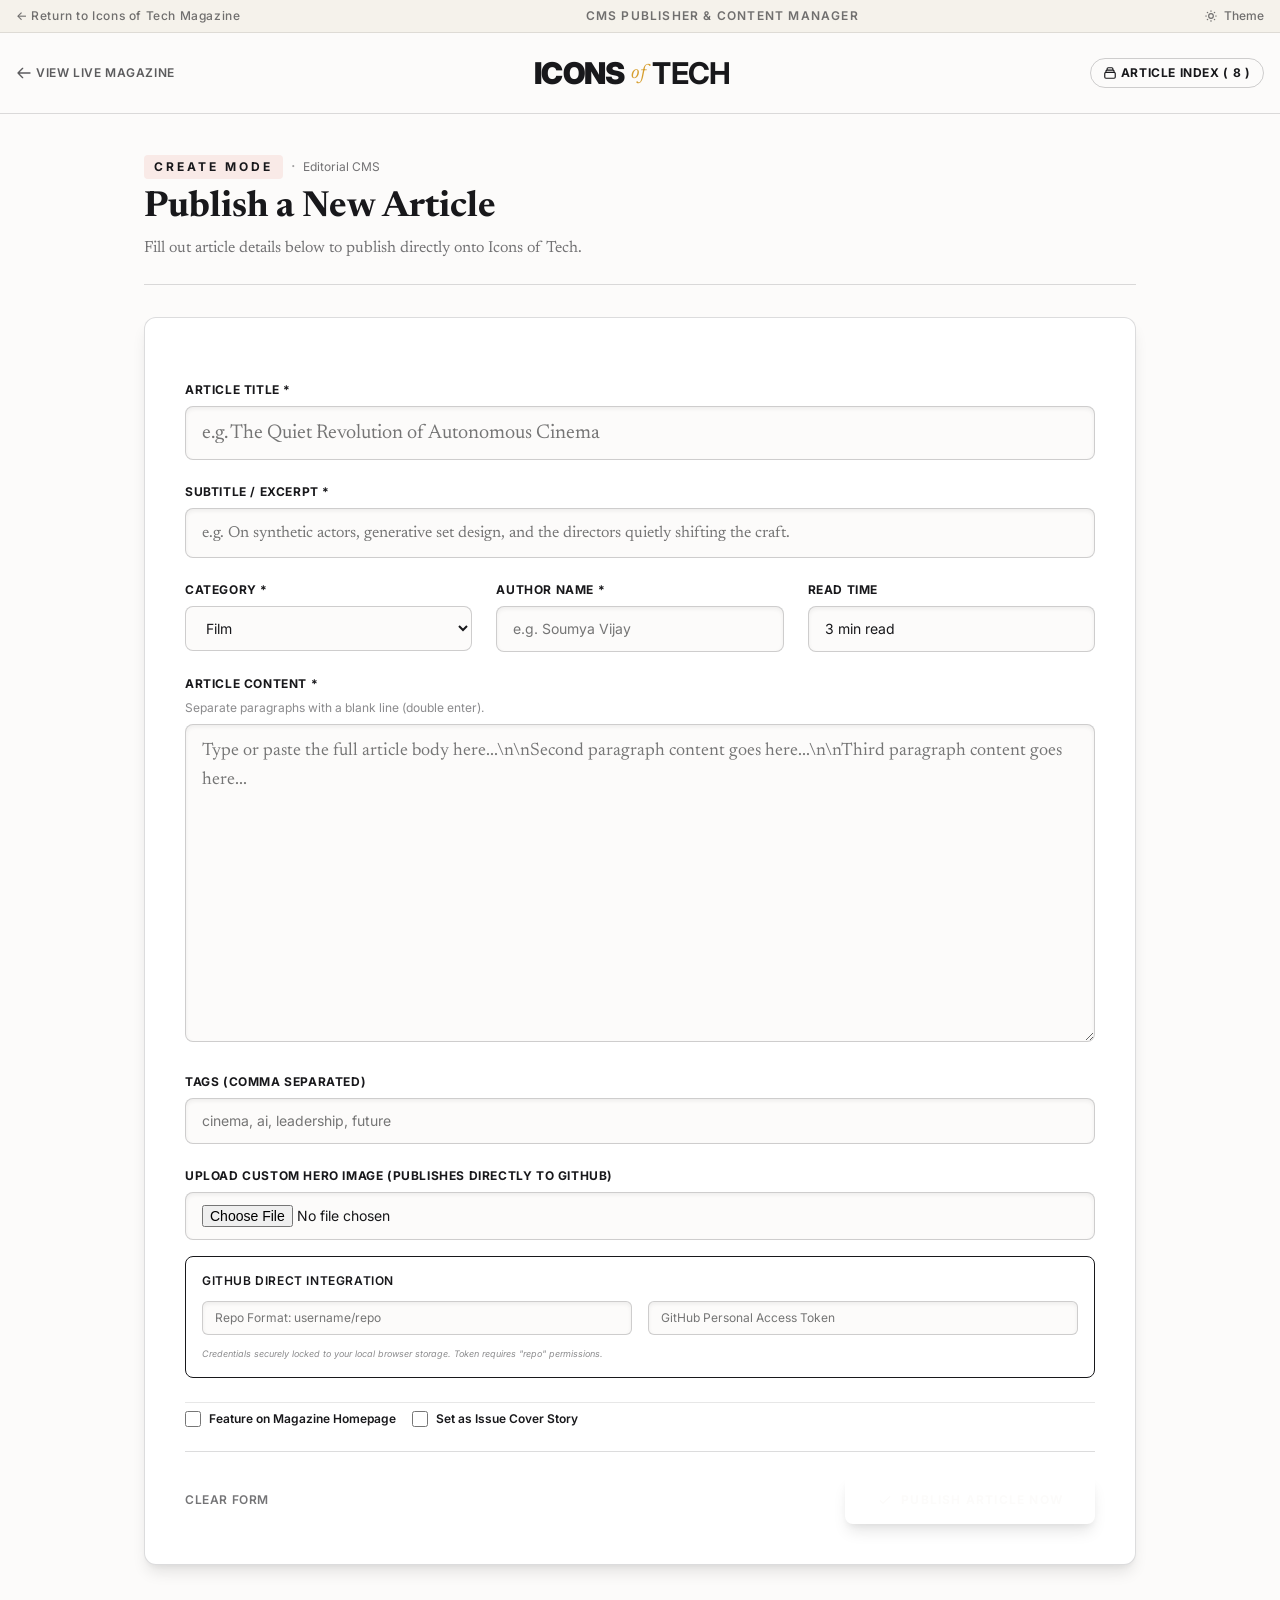
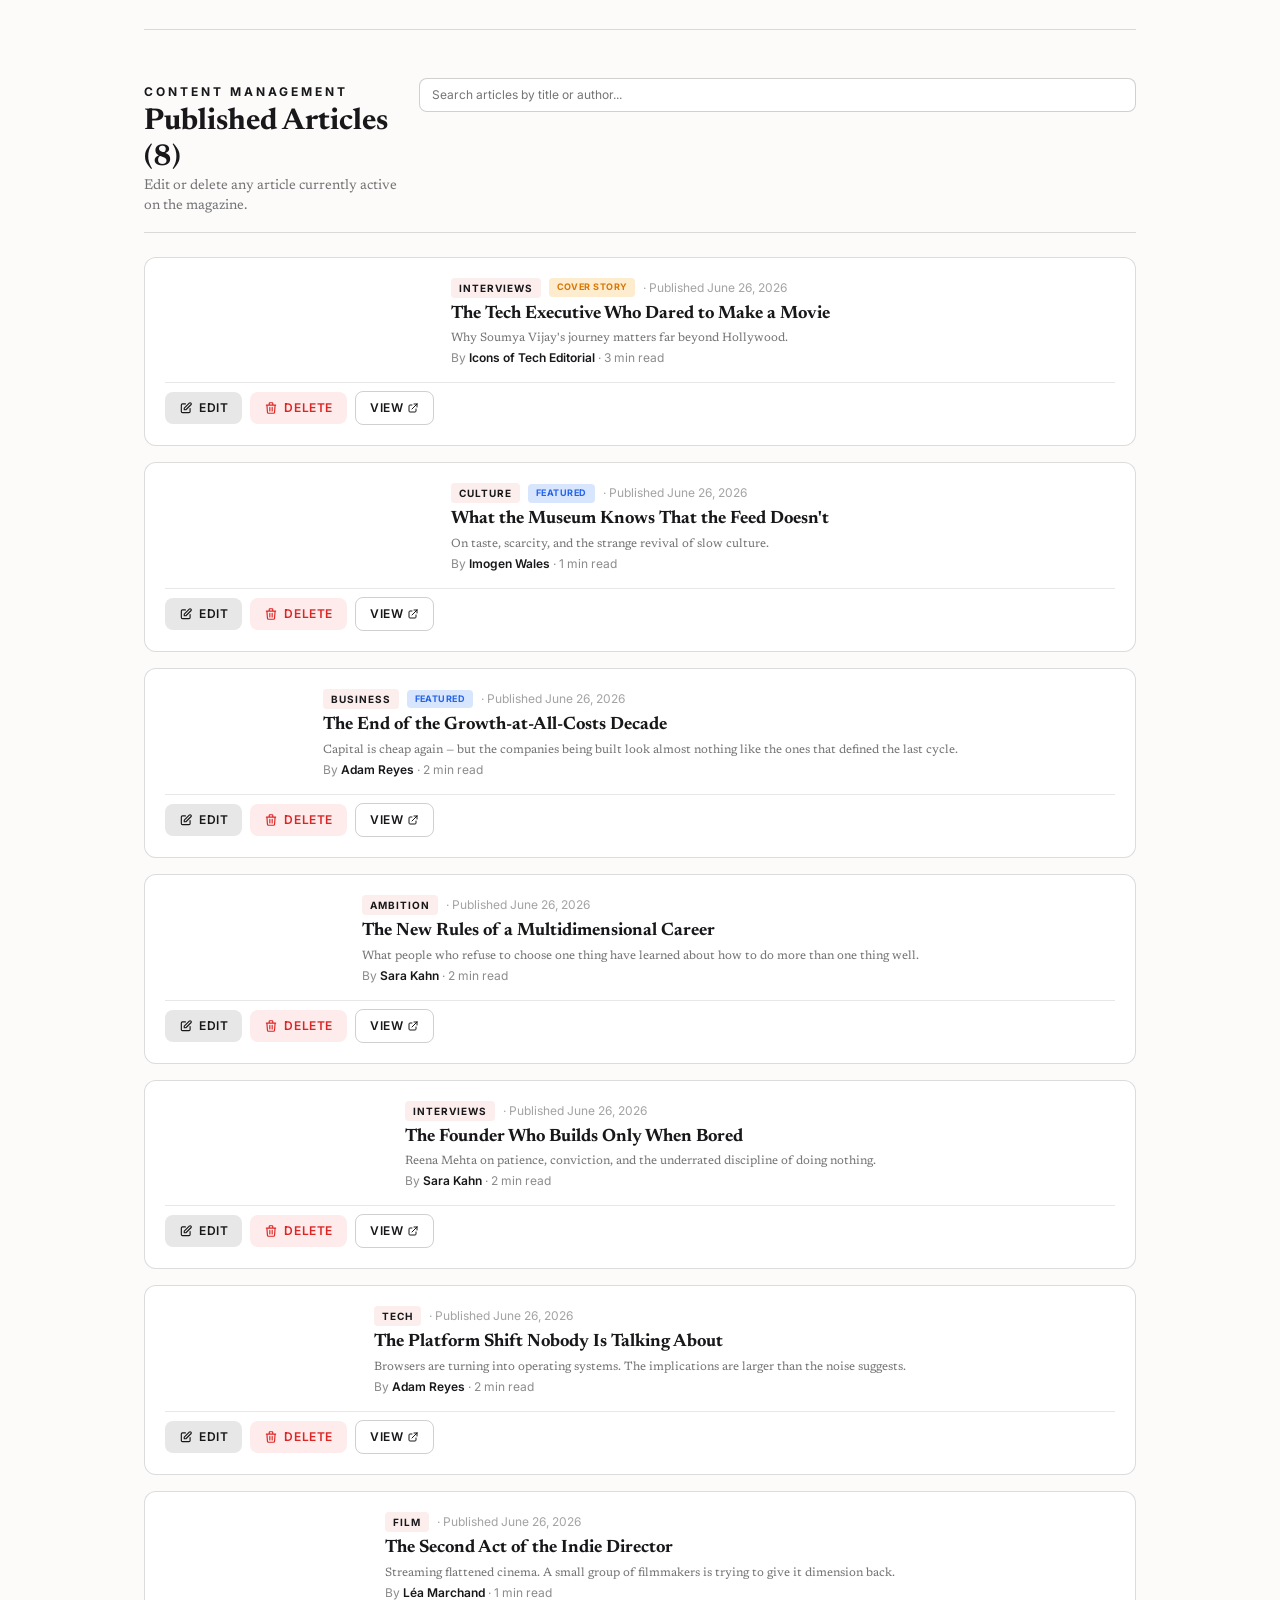
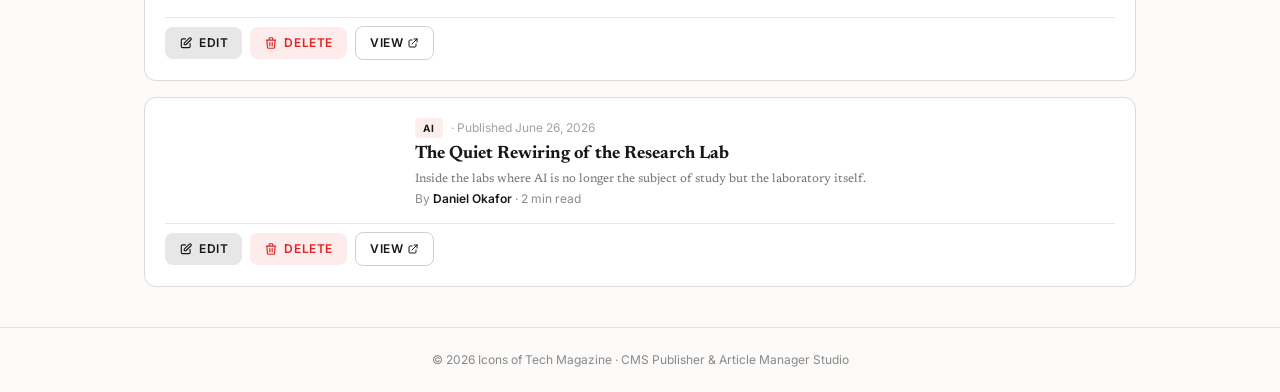
==== commit b3a47c3d: "Refactor links and add GitHub image upload feature Updated links to point to index.html instead of h" ====
--- a/publish.html
+++ b/publish.html
@@ -194,19 +194,26 @@
             class="w-full bg-paper border border-ink-20 px-4 py-3 font-ui text-sm text-ink focus:outline-none focus:border-editorial rounded-lg placeholder-ink-40 shadow-inner" />
         </div>
 
-        <!-- Hero Image Input -->
-        <div class="space-y-2">
-          <label for="pub-hero-file" class="block font-ui text-xs uppercase tracking-wider font-bold text-ink">
-            Upload Custom Hero Image (Local storage + Google sheet)
-          </label>
-
-          <input type="file" id="pub-hero-file" accept="image/*"
-            class="w-full bg-paper border border-ink-20 px-4 py-3 font-ui text-sm text-ink focus:outline-none focus:border-editorial rounded-lg placeholder-ink-40 shadow-inner file:mr-4 file:py-2 file:px-4 file:rounded-md file:border-0 file:text-sm file:font-semibold file:bg-editorial/10 file:text-editorial hover:file:bg-editorial hover:file:text-white" />
-
-          <!-- Hidden fallback for edit mode -->
-          <input type="hidden" id="pub-hero" value="" />
-          <p class="font-ui text-[10px] text-ink-50 italic">Make sure to run the upload server (node upload_server.js)
-            in your terminal.</p>
+        <!-- Hero Image Input with GitHub Repository Integration -->
+        <div class="space-y-4">
+          <div class="space-y-2">
+            <label for="pub-hero-file" class="block font-ui text-xs uppercase tracking-wider font-bold text-ink">
+              Upload Custom Hero Image (Publishes directly to GitHub)
+            </label>
+            <input type="file" id="pub-hero-file" accept="image/*" class="w-full bg-paper border border-ink-20 px-4 py-3 font-ui text-sm text-ink focus:outline-none focus:border-editorial rounded-lg placeholder-ink-40 shadow-inner file:mr-4 file:py-2 file:px-4 file:rounded-md file:border-0 file:text-sm file:font-semibold file:bg-editorial/10 file:text-editorial hover:file:bg-editorial hover:file:text-white" />
+            <!-- Hidden fallback for edit mode -->
+            <input type="hidden" id="pub-hero" value="" />
+          </div>
+
+          <!-- Secure GitHub Credentials Section (Stored only in local browser) -->
+          <div class="p-4 border border-editorial/20 bg-editorial/5 rounded-lg space-y-3">
+            <h4 class="font-ui text-xs font-semibold uppercase tracking-wider text-editorial">GitHub Direct Integration</h4>
+            <div class="grid grid-cols-1 md:grid-cols-2 gap-4">
+              <input type="text" id="gh-repo" placeholder="Repo Format: username/repo" class="w-full bg-paper border border-ink-20 px-3 py-2 font-ui text-xs text-ink focus:outline-none focus:border-editorial rounded-md shadow-inner" />
+              <input type="password" id="gh-token" placeholder="GitHub Personal Access Token" class="w-full bg-paper border border-ink-20 px-3 py-2 font-ui text-xs text-ink focus:outline-none focus:border-editorial rounded-md shadow-inner" />
+            </div>
+            <p class="font-ui text-[9px] text-ink-50 italic mt-1">Credentials securely locked to your local browser storage. Token requires "repo" permissions.</p>
+          </div>
         </div>
 
         <!-- Checkbox Options -->
@@ -670,36 +677,59 @@
       const fileInput = document.getElementById('pub-hero-file');
       const submitBtn = document.getElementById('submit-btn');
 
-      // Standard robust pipeline for saving physical files to the local /images directory
+      // Execute native GitHub REST API commit directly from browser
       if (fileInput && fileInput.files.length > 0) {
         const file = fileInput.files[0];
+        const ghRepo = document.getElementById('gh-repo').value.trim();
+        const ghToken = document.getElementById('gh-token').value.trim();
+
+        if (!ghRepo || !ghToken) {
+           showToast('❌ Missing GitHub Repo or Token! Check credentials box.');
+           submitBtn.disabled = false;
+           return;
+        }
+
         try {
-           showToast('⏳ Uploading image to local server...');
+           showToast('⏳ Encrypting & pushing image to GitHub API...');
            submitBtn.disabled = true;
            
-           const base64Str = await new Promise((resolve, reject) => {
+           // Natively save auth credentials for future sessions
+           localStorage.setItem('iot_gh_repo', ghRepo);
+           localStorage.setItem('iot_gh_token', ghToken);
+
+           const base64Raw = await new Promise((resolve, reject) => {
              const reader = new FileReader();
              reader.onload = () => resolve(reader.result);
              reader.onerror = error => reject(error);
              reader.readAsDataURL(file);
            });
            
-           // Transmit to the Node.js backend to securely dump the payload as a raw binary picture!
-           const uploadRes = await fetch('http://localhost:3000/upload', {
-             method: 'POST',
-             headers: { 'Content-Type': 'application/json' },
-             body: JSON.stringify({ filename: file.name, imageBase64: base64Str })
+           // GitHub API demands strict Base64 encoding without standard browser data prefixes
+           const cleanBase64 = base64Raw.replace(/^data:image\/\w+;base64,/, "");
+           const filename = Date.now() + '_' + file.name.replace(/[^a-zA-Z0-9.\-_]/g, '');
+           const ghApiUrl = `https://api.github.com/repos/${ghRepo}/contents/images/${filename}`;
+           
+           const uploadRes = await fetch(ghApiUrl, {
+             method: 'PUT',
+             headers: {
+               'Authorization': `Bearer ${ghToken}`,
+               'Content-Type': 'application/json',
+             },
+             body: JSON.stringify({
+               message: `Auto-upload: Added hero image for new magazine article`,
+               content: cleanBase64
+             })
            }).then(r => r.json());
            
-           if (uploadRes.success) {
-             heroImage = uploadRes.path; // Strictly pushes exactly like 'images/yourpicture.jpg'
-             showToast('✓ Image saved physically to disk!');
+           if (uploadRes.content && uploadRes.content.path) {
+             heroImage = uploadRes.content.path; // Commits exactly as e.g. "images/128371_file.jpg"
+             showToast('✓ Image pushed physically to GitHub Repository!');
            } else {
-             throw new Error(uploadRes.error || 'Server rejected file.');
+             throw new Error(uploadRes.message || 'GitHub Repo or Token rejected processing.');
            }
            
         } catch(err) {
-           showToast('❌ Failed to upload image! Is Node server running?');
+           showToast('❌ GitHub API Error: ' + err.message);
            console.error(err);
            submitBtn.disabled = false;
            return; 
@@ -817,8 +847,14 @@
     // Initialize list on page load
     document.addEventListener('DOMContentLoaded', () => {
       renderArticlesManagerList();
+
+      // Automatically hydrate GitHub credentials if previously saved securely in localStorage
+      const cachedRepo = localStorage.getItem('iot_gh_repo');
+      const cachedToken = localStorage.getItem('iot_gh_token');
+      if (cachedRepo) document.getElementById('gh-repo').value = cachedRepo;
+      if (cachedToken) document.getElementById('gh-token').value = cachedToken;
     });
   </script>
 </body>
 
-</html>+</html>
